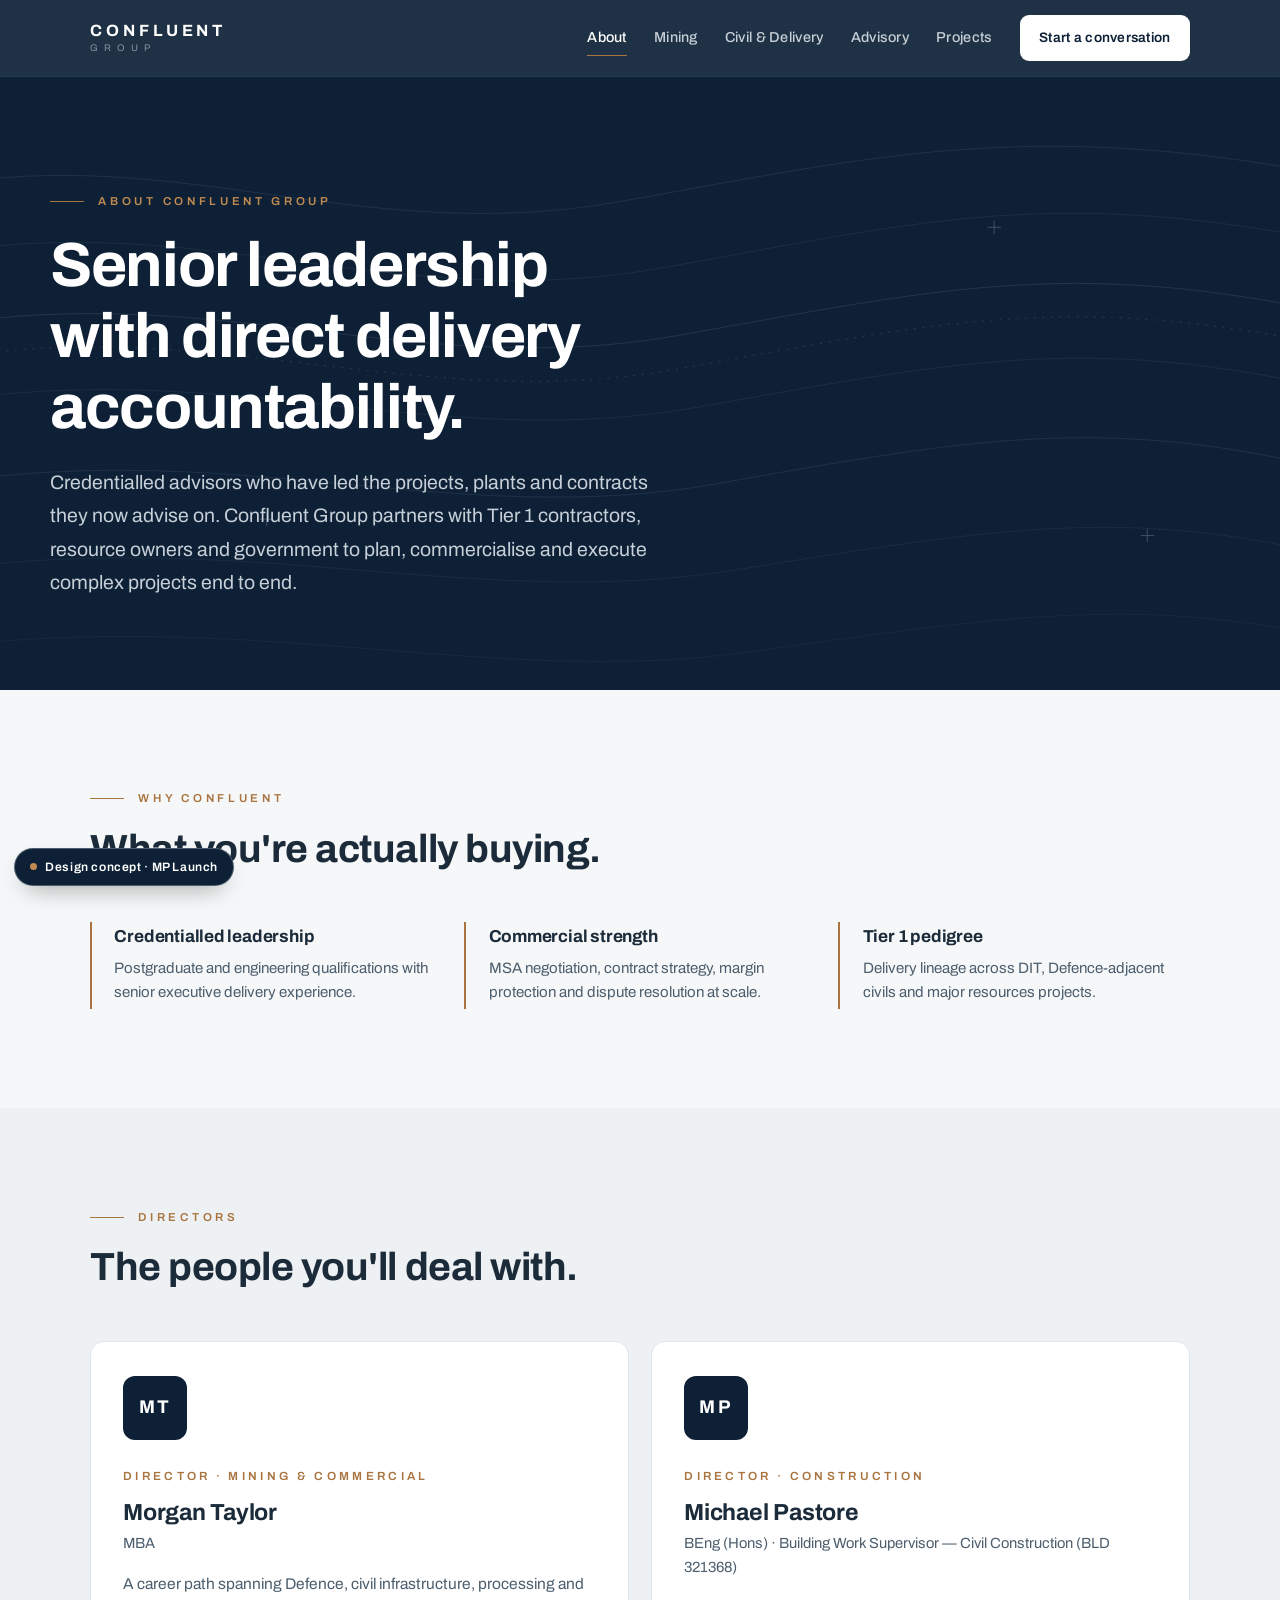
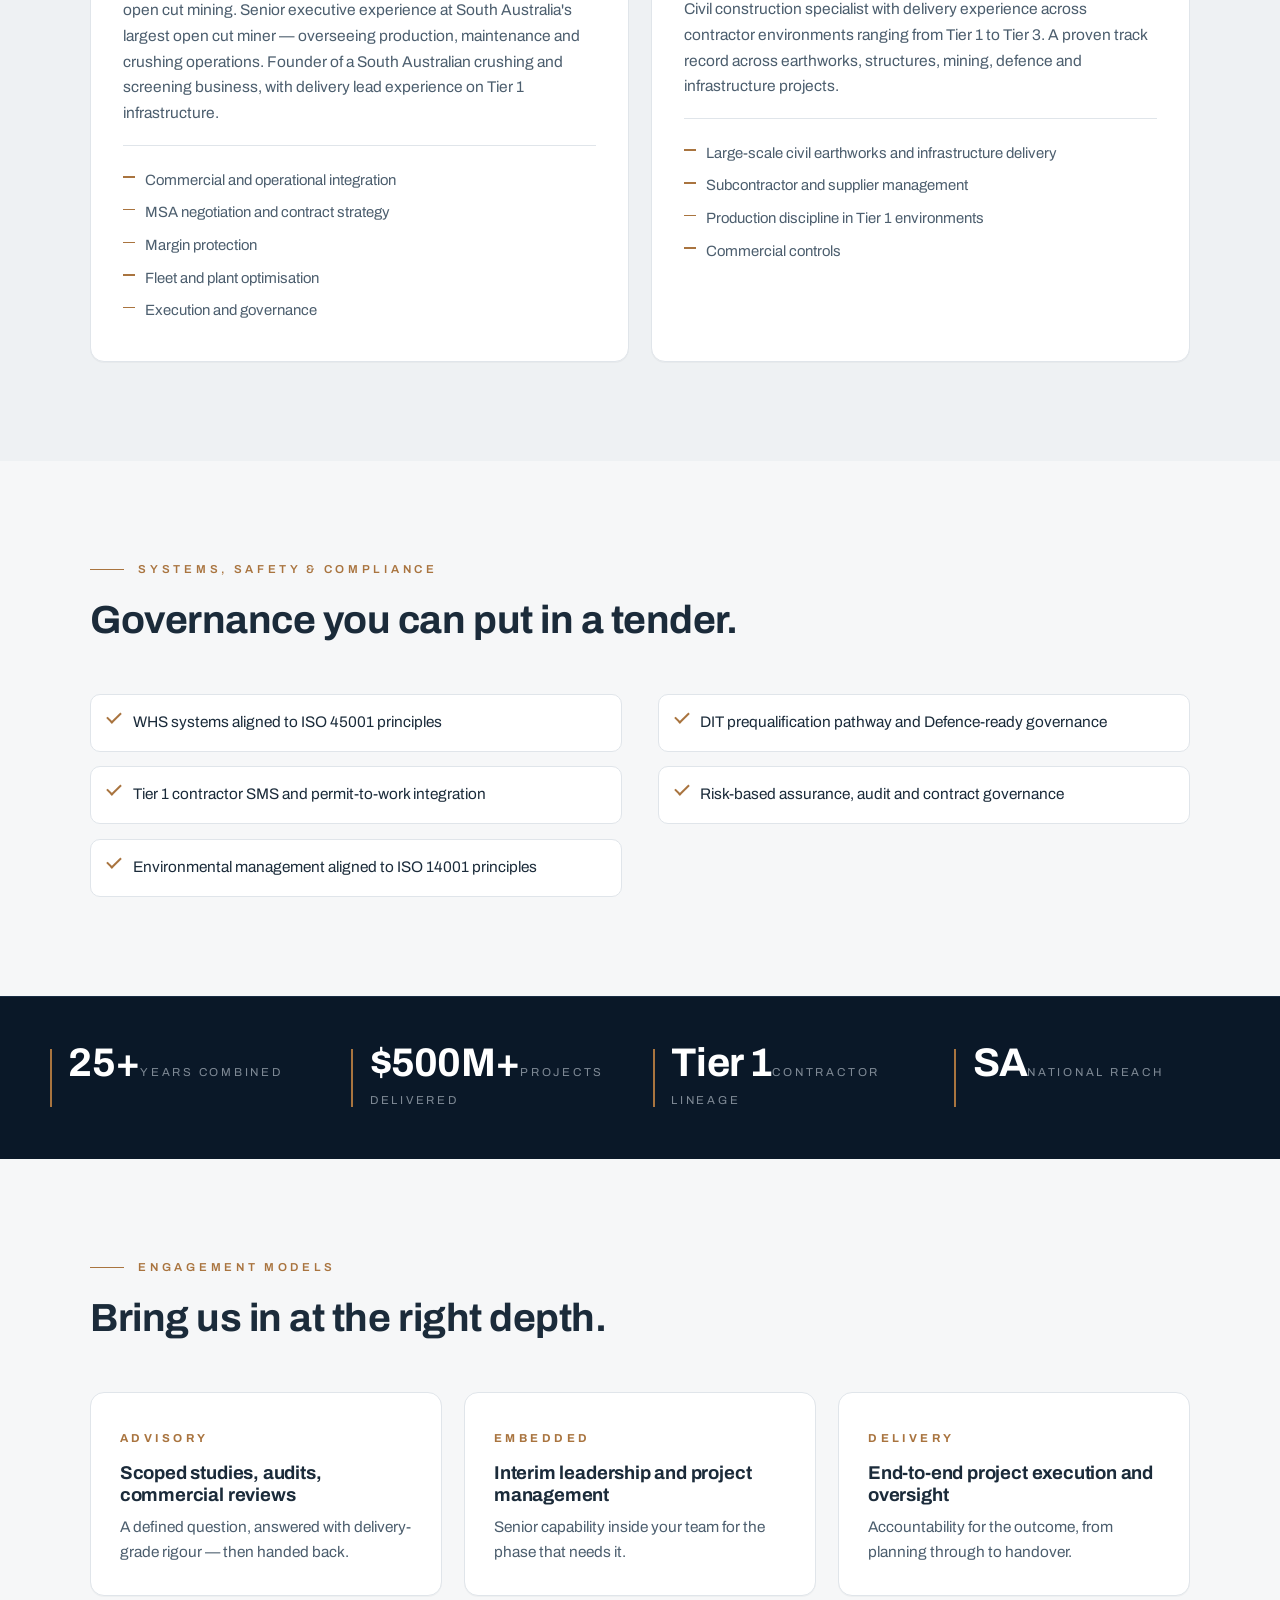
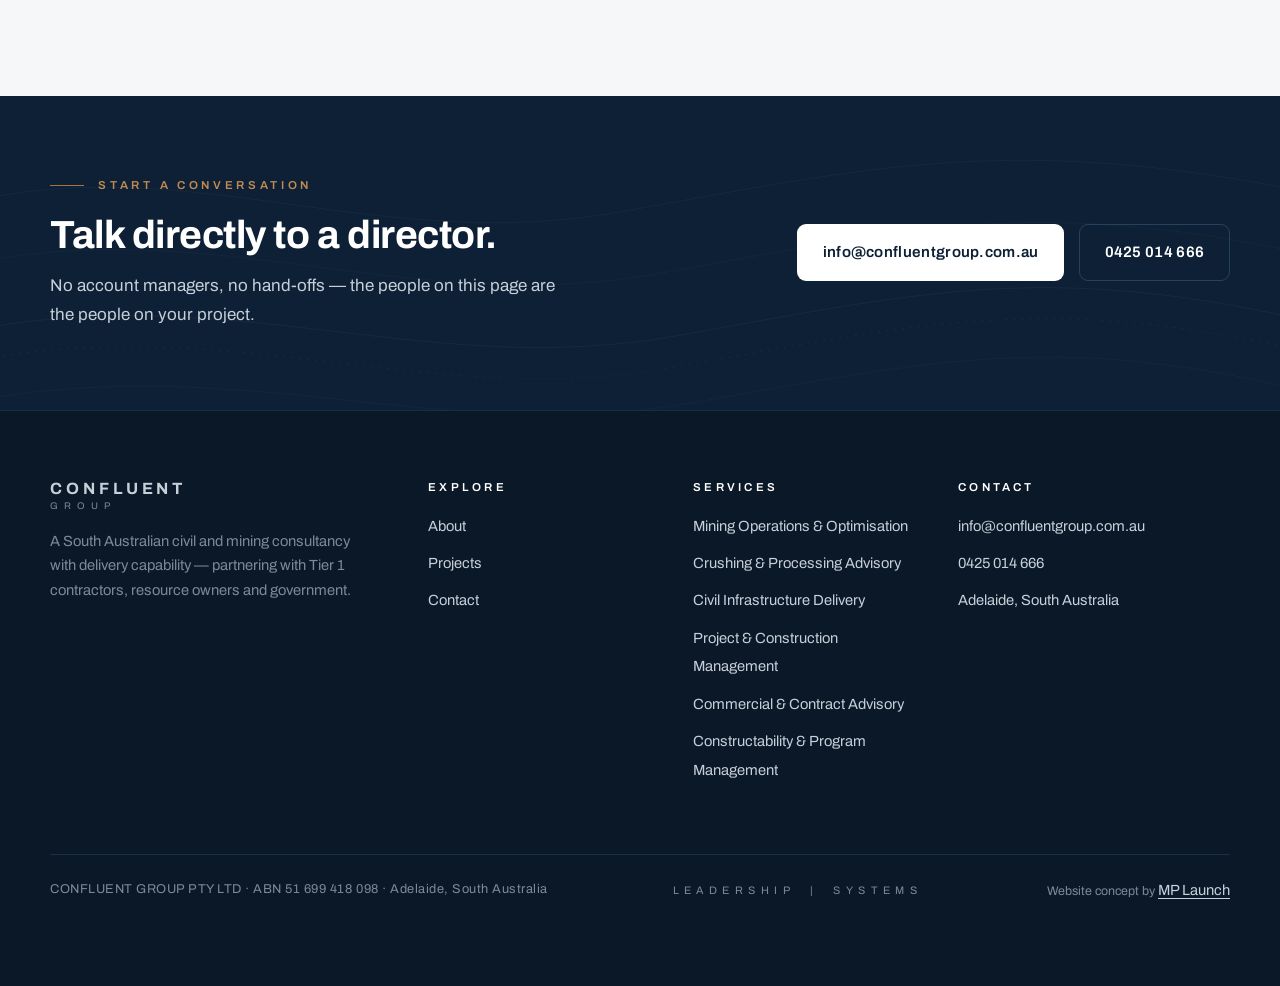
==== about.html @ bf263ed0 "Confluent Group website concept — MP Launch" ====
<!DOCTYPE html>
<html lang="en-AU">
<head>
<meta charset="utf-8">
<meta name="viewport" content="width=device-width, initial-scale=1">
<meta name="robots" content="noindex, nofollow">
<title>About — Confluent Group | Civil &amp; Mining Consultancy, Adelaide</title>
<meta name="description" content="Senior leadership with direct delivery accountability. Meet the directors of Confluent Group — credentialled advisors who have led the projects, plants and contracts they now advise on.">
<link rel="icon" href="data:image/svg+xml,%3Csvg xmlns='http://www.w3.org/2000/svg' viewBox='0 0 64 64'%3E%3Crect width='64' height='64' rx='12' fill='%230D2035'/%3E%3Cpath d='M42 22a14 14 0 1 0 0 20' fill='none' stroke='%23fff' stroke-width='5' stroke-linecap='round'/%3E%3C/svg%3E">
<link rel="preconnect" href="https://fonts.googleapis.com">
<link rel="preconnect" href="https://fonts.gstatic.com" crossorigin>
<link href="https://fonts.googleapis.com/css2?family=Archivo:wght@400;500;600;700;800&display=swap" rel="stylesheet">
<link rel="stylesheet" href="styles.css">
</head>
<body>
<a class="skip" href="#main">Skip to content</a>
<header class="hdr">
  <div class="wrap hdr-in">
    <a class="lockup" href="index.html" aria-label="Confluent Group — home">
      <span class="l1">CONFLUENT</span><span class="l2">GROUP</span>
    </a>
    <input type="checkbox" id="nav-t" aria-hidden="true">
    <label class="burger" for="nav-t" aria-label="Menu"><span></span><span></span><span></span></label>
    <nav class="nav" aria-label="Main">
      <a class="lnk" href="about.html" aria-current="page">About</a>
      <a class="lnk" href="mining.html">Mining</a>
      <a class="lnk" href="civil.html">Civil &amp; Delivery</a>
      <a class="lnk" href="advisory.html">Advisory</a>
      <a class="lnk" href="projects.html">Projects</a>
      <a class="btn btn-light" href="contact.html">Start a conversation</a>
    </nav>
  </div>
</header>
<main id="main">
<section class="hero on-navy">
  <div class="art">
<svg viewBox="0 0 1440 640" preserveAspectRatio="xMidYMid slice" aria-hidden="true" focusable="false">
  <g fill="none" stroke="#C7CFD8" stroke-width="1">
    <path opacity=".10" d="M-40,120 C220,60 420,180 700,130 S1140,40 1480,110"/>
    <path opacity=".08" d="M-40,190 C240,130 460,250 740,200 S1160,110 1480,180"/>
    <path opacity=".12" d="M-40,265 C260,205 480,320 760,270 S1180,185 1480,255"/>
    <path opacity=".08" d="M-40,345 C270,285 500,395 780,345 S1200,265 1480,335"/>
    <path opacity=".10" d="M-40,430 C280,370 520,475 800,425 S1220,350 1480,420"/>
    <path opacity=".07" d="M-40,520 C290,465 540,560 820,515 S1240,445 1480,510"/>
    <path opacity=".05" d="M-40,600 C300,550 560,640 840,600 S1260,540 1480,595"/>
    <path opacity=".16" stroke-dasharray="2 7" d="M-40,300 C260,240 480,355 760,305 S1180,220 1480,290"/>
  </g>
  <g stroke="#C7CFD8" stroke-width="1" opacity=".28">
    <path d="M1090,150 v14 M1083,157 h14"/>
    <path d="M330,455 v14 M323,462 h14"/>
    <path d="M1250,472 v14 M1243,479 h14"/>
  </g>
</svg></div>
  <div class="wrap hero-in">
    <p class="eyebrow" data-r>About Confluent Group</p>
    <h1 class="h-display" data-r data-d="1">Senior leadership with direct delivery accountability.</h1>
    <p class="lede" data-r data-d="2">Credentialled advisors who have led the projects, plants and contracts they now advise on. Confluent Group partners with Tier&nbsp;1 contractors, resource owners and government to plan, commercialise and execute complex projects end to end.</p>
  </div>
</section>

<section class="sec">
  <div class="wrap">
    <div class="sec-head"><div data-r><p class="eyebrow">Why Confluent</p><h2 class="h-sec">What you're actually buying.</h2></div></div>
    <div class="vals">
      <div class="val" data-r><h3>Credentialled leadership</h3><p>Postgraduate and engineering qualifications with senior executive delivery experience.</p></div>
      <div class="val" data-r data-d="1"><h3>Commercial strength</h3><p>MSA negotiation, contract strategy, margin protection and dispute resolution at scale.</p></div>
      <div class="val" data-r data-d="2"><h3>Tier 1 pedigree</h3><p>Delivery lineage across DIT, Defence-adjacent civils and major resources projects.</p></div>
    </div>
  </div>
</section>

<section class="sec sec-tint">
  <div class="wrap">
    <div class="sec-head"><div data-r><p class="eyebrow">Directors</p><h2 class="h-sec">The people you'll deal with.</h2></div></div>
    <div class="dir">
      <div class="card dir-card" data-r>
        <div class="monogram">MT</div>
        <span class="role">Director &middot; Mining &amp; Commercial</span>
        <h3>Morgan Taylor</h3>
        <p class="cred">MBA</p>
        <p class="bio">A career path spanning Defence, civil infrastructure, processing and open cut mining. Senior executive experience at South Australia's largest open cut miner — overseeing production, maintenance and crushing operations. Founder of a South Australian crushing and screening business, with delivery lead experience on Tier&nbsp;1 infrastructure.</p>
        <ul class="str">
          <li>Commercial and operational integration</li>
          <li>MSA negotiation and contract strategy</li>
          <li>Margin protection</li>
          <li>Fleet and plant optimisation</li>
          <li>Execution and governance</li>
        </ul>
      </div>
      <div class="card dir-card" data-r data-d="1">
        <div class="monogram">MP</div>
        <span class="role">Director &middot; Construction</span>
        <h3>Michael Pastore</h3>
        <p class="cred">BEng (Hons) &middot; Building Work Supervisor — Civil Construction (BLD 321368)</p>
        <p class="bio">Civil construction specialist with delivery experience across contractor environments ranging from Tier&nbsp;1 to Tier&nbsp;3. A proven track record across earthworks, structures, mining, defence and infrastructure projects.</p>
        <ul class="str">
          <li>Large-scale civil earthworks and infrastructure delivery</li>
          <li>Subcontractor and supplier management</li>
          <li>Production discipline in Tier&nbsp;1 environments</li>
          <li>Commercial controls</li>
        </ul>
      </div>
    </div>
  </div>
</section>

<section class="sec">
  <div class="wrap">
    <div class="sec-head"><div data-r><p class="eyebrow">Systems, safety &amp; compliance</p><h2 class="h-sec">Governance you can put in a tender.</h2></div></div>
    <ul class="sys">
      <li data-r>WHS systems aligned to ISO&nbsp;45001 principles</li>
      <li data-r data-d="1">DIT prequalification pathway and Defence-ready governance</li>
      <li data-r>Tier&nbsp;1 contractor SMS and permit-to-work integration</li>
      <li data-r data-d="1">Risk-based assurance, audit and contract governance</li>
      <li data-r>Environmental management aligned to ISO&nbsp;14001 principles</li>
    </ul>
  </div>
</section>

<section class="stats on-navy">
  <div class="wrap stats-in">
    <div class="stat" data-r><span class="n">25+</span><span class="l">Years combined</span></div>
    <div class="stat" data-r data-d="1"><span class="n">$500M+</span><span class="l">Projects delivered</span></div>
    <div class="stat" data-r data-d="2"><span class="n">Tier 1</span><span class="l">Contractor lineage</span></div>
    <div class="stat" data-r data-d="3"><span class="n">SA</span><span class="l">National reach</span></div>
  </div>
</section>
<section class="sec">
  <div class="wrap">
    <div class="sec-head"><div data-r><p class="eyebrow">Engagement models</p><h2 class="h-sec">Bring us in at the right depth.</h2></div></div>
    
<div class="grid3">
  <div class="card model" data-r><span class="tag">ADVISORY</span><h3>Scoped studies, audits, commercial reviews</h3><p class="d">A defined question, answered with delivery-grade rigour — then handed back.</p></div>
  <div class="card model" data-r data-d="1"><span class="tag">EMBEDDED</span><h3>Interim leadership and project management</h3><p class="d">Senior capability inside your team for the phase that needs it.</p></div>
  <div class="card model" data-r data-d="2"><span class="tag">DELIVERY</span><h3>End-to-end project execution and oversight</h3><p class="d">Accountability for the outcome, from planning through to handover.</p></div>
</div>
  </div>
</section>

<section class="cta-band on-navy">
  <div class="art" style="position:absolute;inset:0;opacity:.5">
<svg viewBox="0 0 1440 640" preserveAspectRatio="xMidYMid slice" aria-hidden="true" focusable="false">
  <g fill="none" stroke="#C7CFD8" stroke-width="1">
    <path opacity=".10" d="M-40,120 C220,60 420,180 700,130 S1140,40 1480,110"/>
    <path opacity=".08" d="M-40,190 C240,130 460,250 740,200 S1160,110 1480,180"/>
    <path opacity=".12" d="M-40,265 C260,205 480,320 760,270 S1180,185 1480,255"/>
    <path opacity=".08" d="M-40,345 C270,285 500,395 780,345 S1200,265 1480,335"/>
    <path opacity=".10" d="M-40,430 C280,370 520,475 800,425 S1220,350 1480,420"/>
    <path opacity=".07" d="M-40,520 C290,465 540,560 820,515 S1240,445 1480,510"/>
    <path opacity=".05" d="M-40,600 C300,550 560,640 840,600 S1260,540 1480,595"/>
    <path opacity=".16" stroke-dasharray="2 7" d="M-40,300 C260,240 480,355 760,305 S1180,220 1480,290"/>
  </g>
  <g stroke="#C7CFD8" stroke-width="1" opacity=".28">
    <path d="M1090,150 v14 M1083,157 h14"/>
    <path d="M330,455 v14 M323,462 h14"/>
    <path d="M1250,472 v14 M1243,479 h14"/>
  </g>
</svg></div>
  <div class="wrap cta-in" style="position:relative">
    <div data-r>
      <p class="eyebrow">Start a conversation</p>
      <h2 class="h-sec">Talk directly to a director.</h2>
      <p class="sub">No account managers, no hand-offs — the people on this page are the people on your project.</p>
    </div>
    <div class="cta-actions" data-r data-d="1">
      <a class="btn btn-light" href="mailto:info@confluentgroup.com.au">info@confluentgroup.com.au</a>
      <a class="btn btn-ghost" href="tel:+61425014666">0425 014 666</a>
    </div>
  </div>
</section>

</main>
<footer class="ftr">
  <div class="wrap ftr-in">
    <div>
      <a class="lockup" href="index.html"><span class="l1">CONFLUENT</span><span class="l2">GROUP</span></a>
      <p class="about">A South Australian civil and mining consultancy with delivery capability — partnering with Tier&nbsp;1 contractors, resource owners and government.</p>
    </div>
    <div>
      <h4>Explore</h4>
      <ul>
        <li><a href="about.html">About</a></li>
        <li><a href="projects.html">Projects</a></li>
        <li><a href="contact.html">Contact</a></li>
      </ul>
    </div>
    <div>
      <h4>Services</h4>
      <ul>
        <li><a href="mining.html">Mining Operations &amp; Optimisation</a></li>
        <li><a href="mining.html">Crushing &amp; Processing Advisory</a></li>
        <li><a href="civil.html">Civil Infrastructure Delivery</a></li>
        <li><a href="civil.html">Project &amp; Construction Management</a></li>
        <li><a href="advisory.html">Commercial &amp; Contract Advisory</a></li>
        <li><a href="advisory.html">Constructability &amp; Program Management</a></li>
      </ul>
    </div>
    <div>
      <h4>Contact</h4>
      <ul>
        <li><a href="mailto:info@confluentgroup.com.au">info@confluentgroup.com.au</a></li>
        <li><a href="tel:+61425014666">0425 014 666</a></li>
        <li><span class="plain">Adelaide, South Australia</span></li>
      </ul>
    </div>
  </div>
  <div class="wrap ftr-bar">
    <span class="abn">CONFLUENT GROUP PTY LTD &middot; ABN 51 699 418 098 &middot; Adelaide, South Australia</span>
    <span class="motif">LEADERSHIP&nbsp;&nbsp;|&nbsp;&nbsp;SYSTEMS</span>
    <span class="mpl">Website concept by <a href="https://mplaunch.com.au">MP Launch</a></span>
  </div>
</footer>
<a class="ribbon" href="https://mplaunch.com.au"><span class="dot"></span>Design concept &middot; MP Launch</a>
<script>
(function(){var d=document.documentElement;d.classList.add("js");
if(matchMedia("(prefers-reduced-motion: reduce)").matches){d.classList.add("nomotion");return;}
var io=new IntersectionObserver(function(es){es.forEach(function(e){if(e.isIntersecting){e.target.classList.add("in");io.unobserve(e.target);}});},{rootMargin:"0px 0px -8% 0px",threshold:.06});
document.querySelectorAll("[data-r]").forEach(function(el){io.observe(el);});
setTimeout(function(){document.querySelectorAll("[data-r]:not(.in)").forEach(function(el){el.classList.add("in");});},1600);})();
</script>
<script>
(function(){try{
  if(navigator.webdriver)return;
  var v=new URLSearchParams(location.search).get('v');
  if(!v)return;
  var slug="confluent-group-preview", label="Michael — Confluent Group", phone="+61425014666";
  var k="mpl_seen_"+slug, last=+localStorage.getItem(k)||0;
  if(Date.now()-last<432e5)return;
  var fired=false,dwell=0,t=null;
  function live(){return document.visibilityState==="visible";}
  function send(how){
    if(fired||!live())return; fired=true; if(t)clearInterval(t);
    localStorage.setItem(k,String(Date.now()));
    new Image().src="https://mplaunch.com.au/api/preview-view?slug="+encodeURIComponent(slug)
      +"&label="+encodeURIComponent(label)+"&phone="+encodeURIComponent(phone)
      +"&src="+encodeURIComponent(v)+"&via="+how+"&t="+Date.now();
  }
  function start(){
    t=setInterval(function(){if(!live())return; dwell+=500; if(dwell>=5000)send("dwell");},500);
    ["pointerdown","scroll","keydown"].forEach(function(e){
      addEventListener(e,function(){send("interaction");},{once:true,passive:true});});
  }
  if(document.prerendering){document.addEventListener("prerenderingchange",start,{once:true});}
  else{start();}
}catch(e){}})();
</script>
</body>
</html>
---- styles.css ----
/* ============================================================
   CONFLUENT GROUP — website concept by MP Launch (2026-08-15)
   Brand: navy #0D2035 + mist #C7CFD8 (from client's own materials)
   Copper accent = MP Launch design PROPOSAL, not existing brand.
   ============================================================ */

:root{
  --navy:#0D2035;
  --navy-deep:#0A1828;
  --navy-panel:#132A42;
  --line-navy:#26425E;
  --mist:#C7CFD8;
  --mist-soft:rgba(199,207,216,.62);
  --paper:#F6F7F8;
  --card:#FFFFFF;
  --ink:#1B2B3A;
  --ink-soft:#4C5E6E;
  --copper:#A9743F;
  --copper-soft:#C08A52;
  --line:#E0E5EA;
  --max:1180px;
  --r:14px;
  --shadow:0 18px 44px -22px rgba(13,32,53,.22);
  --ff:"Archivo","Helvetica Neue",Arial,sans-serif;
}

*,*::before,*::after{box-sizing:border-box}
html{scroll-behavior:smooth}
@media (prefers-reduced-motion:reduce){html{scroll-behavior:auto}}
body{
  margin:0;background:var(--paper);color:var(--ink);
  font-family:var(--ff);font-size:1.0625rem;line-height:1.68;
  -webkit-font-smoothing:antialiased;text-rendering:optimizeLegibility;
}
img,svg{max-width:100%;display:block}
a{color:inherit}
h1,h2,h3,h4{margin:0;line-height:1.14;font-weight:700;letter-spacing:-.012em}
p{margin:0}

.skip{position:absolute;left:-999px;top:0;background:#fff;color:var(--navy);padding:.6rem 1rem;z-index:99}
.skip:focus{left:12px;top:12px}

.wrap{max-width:var(--max);margin:0 auto;padding:0 clamp(1.15rem,4vw,2.5rem)}

/* ---------- type helpers ---------- */
.eyebrow{
  display:flex;align-items:center;gap:.9rem;
  font-size:.72rem;font-weight:600;letter-spacing:.32em;text-transform:uppercase;
  color:var(--copper);margin-bottom:1.15rem;
}
.eyebrow::before{content:"";width:34px;height:1px;background:var(--copper);flex:0 0 auto}
.on-navy .eyebrow{color:var(--copper-soft)}
.h-display{font-size:clamp(2.35rem,5.4vw,3.9rem);letter-spacing:-.022em}
.h-sec{font-size:clamp(1.7rem,3.2vw,2.45rem)}
.h-sub{font-size:clamp(1.25rem,2.1vw,1.55rem)}
.lede{font-size:clamp(1.08rem,1.6vw,1.22rem);line-height:1.72;color:var(--ink-soft);max-width:56ch}
.on-navy .lede{color:var(--mist)}
.measure{max-width:62ch}

/* ---------- buttons ---------- */
.btn{
  display:inline-flex;align-items:center;gap:.6rem;
  padding:.92rem 1.55rem;border-radius:9px;border:1px solid transparent;
  font-weight:600;font-size:.95rem;letter-spacing:.02em;text-decoration:none;
  transition:transform .18s ease,box-shadow .18s ease,background .18s ease,color .18s ease,border-color .18s ease;
}
.btn:hover{transform:translateY(-1px)}
.btn:active{transform:translateY(0)}
.btn-solid{background:var(--navy);color:#fff}
.btn-solid:hover{background:#12283E;box-shadow:0 14px 30px -16px rgba(13,32,53,.55)}
.btn-light{background:#fff;color:var(--navy)}
.btn-light:hover{box-shadow:0 14px 30px -16px rgba(0,0,0,.5)}
.btn-ghost{border-color:var(--line-navy);color:#fff}
.btn-ghost:hover{border-color:var(--mist);background:rgba(199,207,216,.08)}
.btn-ghost-dark{border-color:#C9D2DB;color:var(--navy)}
.btn-ghost-dark:hover{border-color:var(--navy)}
.btn .arr{transition:transform .18s ease}
.btn:hover .arr{transform:translateX(3px)}

/* ---------- header ---------- */
.hdr{
  position:sticky;top:0;z-index:60;
  background:rgba(13,32,53,.92);backdrop-filter:blur(10px);
  border-bottom:1px solid rgba(38,66,94,.6);
}
.hdr-in{display:flex;align-items:center;justify-content:space-between;gap:1.5rem;height:76px}
.lockup{display:flex;flex-direction:column;gap:.28rem;text-decoration:none;color:#fff;line-height:1}
.lockup .l1{font-weight:700;font-size:1.02rem;letter-spacing:.24em}
.lockup .l2{font-weight:400;font-size:.6rem;letter-spacing:.62em;color:var(--mist-soft)}
.nav{display:flex;align-items:center;gap:1.7rem}
.nav a.lnk{
  color:var(--mist);text-decoration:none;font-size:.9rem;font-weight:500;letter-spacing:.02em;
  padding:.35rem 0;border-bottom:1px solid transparent;transition:color .15s,border-color .15s;
}
.nav a.lnk:hover{color:#fff;border-color:var(--copper-soft)}
.nav a.lnk[aria-current="page"]{color:#fff;border-color:var(--copper)}
.nav .btn{padding:.68rem 1.15rem;font-size:.86rem}
.burger{display:none}
#nav-t{display:none}

/* ---------- hero (navy) ---------- */
.hero{position:relative;background:var(--navy);color:#fff;overflow:hidden;isolation:isolate}
.hero .art{position:absolute;inset:0;z-index:-1}
.hero .art svg{width:100%;height:100%}
.hero-in{padding:clamp(4.2rem,9vw,7.5rem) 0 clamp(3.4rem,7vw,5.6rem)}
.hero .h-display{max-width:15ch}
.hero .lede{margin-top:1.4rem}
.hero .cta-row{display:flex;flex-wrap:wrap;gap:.9rem;margin-top:2.3rem}
.hero-foot{
  display:flex;flex-wrap:wrap;gap:.6rem 2.2rem;margin-top:3.2rem;padding-top:1.4rem;
  border-top:1px solid rgba(38,66,94,.75);
  font-size:.72rem;letter-spacing:.3em;text-transform:uppercase;color:var(--mist-soft);
}

/* ---------- stat band ---------- */
.stats{background:var(--navy-deep);color:#fff;border-top:1px solid rgba(38,66,94,.5)}
.stats-in{
  display:grid;grid-template-columns:repeat(4,1fr);
  padding:clamp(1.9rem,4vw,2.8rem) 0;gap:1.6rem;
}
.stat{position:relative;padding-left:1.15rem}
.stat::before{content:"";position:absolute;left:0;top:.42rem;bottom:.42rem;width:2px;background:var(--copper)}
.stat .n{font-size:clamp(1.7rem,3.4vw,2.5rem);font-weight:700;letter-spacing:-.02em;line-height:1.05}
.stat .l{margin-top:.45rem;font-size:.72rem;letter-spacing:.24em;text-transform:uppercase;color:var(--mist-soft)}

/* ---------- sections ---------- */
.sec{padding:clamp(3.6rem,8vw,6.2rem) 0}
.sec-head{margin-bottom:clamp(2rem,4.5vw,3.2rem);display:flex;flex-wrap:wrap;align-items:flex-end;justify-content:space-between;gap:1.2rem}
.sec-head .lede{margin-top:1rem}
.sec-navy{background:var(--navy);color:#fff}
.sec-deep{background:var(--navy-deep);color:#fff}
.sec-tint{background:#EEF1F3}

/* ---------- cards / grids ---------- */
.grid2{display:grid;grid-template-columns:1fr 1fr;gap:1.4rem}
.grid3{display:grid;grid-template-columns:repeat(3,1fr);gap:1.4rem}
.card{
  background:var(--card);border:1px solid var(--line);border-radius:var(--r);
  padding:1.9rem 1.8rem;box-shadow:0 1px 0 rgba(13,32,53,.03);
  transition:transform .22s ease,box-shadow .22s ease,border-color .22s ease;
}
a.card{text-decoration:none;display:block}
.card:hover{transform:translateY(-4px);box-shadow:var(--shadow);border-color:#CBD4DC}
.num{font-size:.8rem;font-weight:700;letter-spacing:.26em;color:var(--copper)}
.card h3{margin-top:.8rem;font-size:1.16rem;letter-spacing:-.01em}
.card .d{margin-top:.65rem;color:var(--ink-soft);font-size:.96rem;line-height:1.62}
.card .go{margin-top:1.1rem;font-size:.84rem;font-weight:600;color:var(--navy);display:inline-flex;gap:.45rem;align-items:center}
.card .go .arr{color:var(--copper)}

.on-navy .card{background:var(--navy-panel);border-color:var(--line-navy);box-shadow:none}
.on-navy .card:hover{border-color:#3A5B7C;box-shadow:0 22px 44px -26px rgba(0,0,0,.6)}
.on-navy .card h3{color:#fff}
.on-navy .card .d{color:var(--mist)}

/* ---------- sector strip ---------- */
.sectors{display:grid;grid-template-columns:repeat(3,1fr);gap:1.4rem}
.sector{
  border-top:2px solid var(--copper);padding-top:1.15rem;
  font-size:clamp(1.05rem,1.9vw,1.4rem);font-weight:700;letter-spacing:.2em;
}
.sector small{display:block;margin-top:.55rem;font-size:.85rem;font-weight:400;letter-spacing:.01em;color:var(--ink-soft);line-height:1.55}
.on-navy .sector small{color:var(--mist)}

/* ---------- engagement models ---------- */
.model{position:relative;padding:1.9rem 1.8rem}
.model .tag{font-size:.72rem;font-weight:700;letter-spacing:.3em;color:var(--copper)}
.model h3{margin-top:.75rem}
.model .d{margin-top:.6rem}

/* ---------- directors ---------- */
.dir{display:grid;grid-template-columns:1fr 1fr;gap:1.4rem}
.dir-card{padding:2.1rem 2rem}
.dir-card .role{font-size:.74rem;font-weight:600;letter-spacing:.28em;text-transform:uppercase;color:var(--copper)}
.dir-card h3{margin-top:.7rem;font-size:1.45rem}
.dir-card .cred{margin-top:.25rem;font-size:.92rem;color:var(--ink-soft)}
.on-navy .dir-card .cred{color:var(--mist-soft)}
.dir-card .bio{margin-top:1rem;color:var(--ink-soft);font-size:.97rem;line-height:1.66}
.on-navy .dir-card .bio{color:var(--mist)}
.dir-card .str{margin:1.2rem 0 0;padding:1.1rem 0 0;border-top:1px solid var(--line);list-style:none}
.on-navy .dir-card .str{border-color:var(--line-navy)}
.dir-card .str li{position:relative;padding:.24rem 0 .24rem 1.35rem;font-size:.93rem;color:var(--ink-soft)}
.on-navy .dir-card .str li{color:var(--mist)}
.dir-card .str li::before{content:"";position:absolute;left:0;top:.78rem;width:12px;height:1.5px;background:var(--copper)}
.dir-card .monogram{
  width:64px;height:64px;border-radius:12px;background:var(--navy);color:#fff;
  display:flex;align-items:center;justify-content:center;
  font-weight:700;font-size:1.15rem;letter-spacing:.12em;margin-bottom:1.3rem;
}
.on-navy .dir-card .monogram{background:#fff;color:var(--navy)}

/* ---------- checklist / systems ---------- */
.sys{list-style:none;margin:0;padding:0;display:grid;grid-template-columns:1fr 1fr;gap:.9rem 2.2rem}
.sys li{
  position:relative;padding:.95rem 1rem .95rem 2.6rem;background:var(--card);
  border:1px solid var(--line);border-radius:10px;font-size:.96rem;color:var(--ink);
}
.sys li::before{
  content:"";position:absolute;left:1rem;top:1.32rem;width:14px;height:8px;
  border-left:2px solid var(--copper);border-bottom:2px solid var(--copper);transform:translateY(-50%) rotate(-45deg);
}
.on-navy .sys li{background:var(--navy-panel);border-color:var(--line-navy);color:var(--mist)}

/* ---------- value prop ---------- */
.vals{display:grid;grid-template-columns:repeat(3,1fr);gap:1.4rem}
.val{border-left:2px solid var(--copper);padding:.3rem 0 .3rem 1.4rem}
.val h3{font-size:1.08rem}
.val p{margin-top:.55rem;font-size:.94rem;color:var(--ink-soft);line-height:1.62}
.on-navy .val p{color:var(--mist)}

/* ---------- service detail blocks ---------- */
.svc-block{display:grid;grid-template-columns:.9fr 1.1fr;gap:clamp(1.6rem,4vw,3.4rem);padding:clamp(2.1rem,4vw,3rem) 0;border-top:1px solid var(--line)}
.svc-block:first-of-type{border-top:0;padding-top:0}
.svc-block .num{font-size:.85rem}
.svc-block h3{margin-top:.7rem;font-size:clamp(1.35rem,2.4vw,1.8rem)}
.svc-block .lead-line{margin-top:.9rem;color:var(--ink-soft)}
.svc-list{list-style:none;margin:0;padding:0}
.svc-list li{position:relative;padding:.62rem 0 .62rem 1.7rem;border-bottom:1px solid var(--line);font-size:.98rem;color:var(--ink)}
.svc-list li:last-child{border-bottom:0}
.svc-list li::before{content:"";position:absolute;left:.1rem;top:1.28rem;width:14px;height:1.5px;background:var(--copper)}

/* ---------- projects ---------- */
.proj{padding:1.9rem 1.8rem}
.proj .tag{font-size:.7rem;font-weight:700;letter-spacing:.28em;text-transform:uppercase;color:var(--copper)}
.proj h3{margin-top:.7rem;font-size:1.2rem}
.proj ul{list-style:none;margin:1rem 0 0;padding:0}
.proj ul li{position:relative;padding:.32rem 0 .32rem 1.5rem;font-size:.93rem;color:var(--ink-soft);line-height:1.55}
.proj ul li::before{content:"";position:absolute;left:0;top:.95rem;width:12px;height:1.5px;background:var(--copper)}
.on-navy .proj ul li{color:var(--mist)}
.disclaim{
  border-left:2px solid var(--copper);padding:.85rem 0 .85rem 1.3rem;
  color:var(--ink-soft);font-size:.95rem;max-width:70ch;font-style:italic;
}
.on-navy .disclaim{color:var(--mist)}

/* ---------- CTA band ---------- */
.cta-band{background:var(--navy);color:#fff;position:relative;overflow:hidden}
.cta-in{padding:clamp(3.2rem,7vw,5rem) 0;display:flex;flex-wrap:wrap;align-items:center;justify-content:space-between;gap:2rem}
.cta-in .h-sec{max-width:22ch}
.cta-in .sub{margin-top:.9rem;color:var(--mist);max-width:52ch}
.cta-actions{display:flex;flex-wrap:wrap;gap:.9rem}

/* ---------- contact ---------- */
.contact-grid{display:grid;grid-template-columns:1fr 1fr;gap:clamp(1.8rem,4vw,3.2rem);align-items:start}
.c-line{display:flex;flex-direction:column;gap:.25rem;padding:1.2rem 0;border-bottom:1px solid var(--line)}
.c-line .k{font-size:.72rem;letter-spacing:.28em;text-transform:uppercase;color:var(--copper);font-weight:600}
.c-line a{font-size:clamp(1.15rem,2vw,1.5rem);font-weight:600;color:var(--navy);text-decoration:none}
.c-line a:hover{text-decoration:underline;text-decoration-color:var(--copper)}
.c-line .plain{font-size:clamp(1.05rem,1.8vw,1.3rem);font-weight:600;color:var(--navy)}
.form{background:var(--card);border:1px solid var(--line);border-radius:var(--r);padding:2rem;box-shadow:var(--shadow)}
.form .fnote{font-size:.8rem;color:var(--ink-soft);margin-top:1rem;line-height:1.5}
.f-row{display:grid;grid-template-columns:1fr 1fr;gap:1rem}
.f-field{display:flex;flex-direction:column;gap:.4rem;margin-bottom:1rem}
.f-field label{font-size:.78rem;font-weight:600;letter-spacing:.14em;text-transform:uppercase;color:var(--ink-soft)}
.f-field input,.f-field textarea,.f-field select{
  font:inherit;padding:.8rem .95rem;border:1px solid #CBD4DC;border-radius:8px;background:#FBFCFD;color:var(--ink);
}
.f-field input:focus,.f-field textarea:focus,.f-field select:focus{outline:2px solid var(--navy);outline-offset:1px;border-color:var(--navy)}

/* ---------- footer ---------- */
.ftr{background:var(--navy-deep);color:var(--mist);border-top:1px solid rgba(38,66,94,.5)}
.ftr-in{display:grid;grid-template-columns:1.5fr 1fr 1fr 1.2fr;gap:2.4rem;padding:clamp(3rem,6vw,4.4rem) 0}
.ftr .lockup{margin-bottom:1.1rem}
.ftr .about{font-size:.92rem;line-height:1.66;color:var(--mist-soft);max-width:38ch}
.ftr h4{font-size:.72rem;letter-spacing:.28em;text-transform:uppercase;color:#fff;margin-bottom:1.1rem;font-weight:600}
.ftr ul{list-style:none;margin:0;padding:0;display:flex;flex-direction:column;gap:.55rem}
.ftr a{color:var(--mist);text-decoration:none;font-size:.92rem}
.ftr a:hover{color:#fff}
.ftr .plain{font-size:.92rem;color:var(--mist)}
.ftr-bar{border-top:1px solid rgba(38,66,94,.6);padding:1.4rem 0 5.2rem;display:flex;flex-wrap:wrap;gap:.8rem 2rem;align-items:center;justify-content:space-between}
.ftr-bar .abn{font-size:.8rem;color:var(--mist-soft);letter-spacing:.04em}
.ftr-bar .motif{font-size:.68rem;letter-spacing:.5em;color:var(--mist-soft)}
.ftr-bar .mpl{font-size:.78rem;color:var(--mist-soft)}
.ftr-bar .mpl a{color:var(--mist);text-decoration:underline;text-underline-offset:3px}

/* ---------- concept ribbon ---------- */
.ribbon{
  position:fixed;left:14px;bottom:14px;z-index:70;
  background:var(--navy);color:#fff;text-decoration:none;
  border:1px solid rgba(199,207,216,.35);border-radius:999px;
  padding:.5rem .95rem;font-size:.76rem;font-weight:600;letter-spacing:.05em;
  box-shadow:0 10px 26px -12px rgba(0,0,0,.55);display:inline-flex;gap:.5rem;align-items:center;
}
.ribbon .dot{width:7px;height:7px;border-radius:50%;background:var(--copper-soft)}
.ribbon:hover{background:#12283E}

/* ---------- reveal (JS-resilient: visible by default) ---------- */
.js:not(.nomotion) [data-r]{opacity:0;transform:translateY(16px);transition:opacity .7s cubic-bezier(.2,.6,.2,1),transform .7s cubic-bezier(.2,.6,.2,1)}
.js:not(.nomotion) [data-r].in{opacity:1;transform:none}
.js:not(.nomotion) [data-r][data-d="1"]{transition-delay:.08s}
.js:not(.nomotion) [data-r][data-d="2"]{transition-delay:.16s}
.js:not(.nomotion) [data-r][data-d="3"]{transition-delay:.24s}

/* ---------- responsive ---------- */
@media (max-width:980px){
  .grid3,.vals,.sectors{grid-template-columns:1fr 1fr}
  .stats-in{grid-template-columns:1fr 1fr;gap:2rem}
  .ftr-in{grid-template-columns:1fr 1fr}
  .svc-block{grid-template-columns:1fr}
  .dir{grid-template-columns:1fr}
  .contact-grid{grid-template-columns:1fr}
}
@media (max-width:760px){
  .nav{
    display:none;position:absolute;left:0;right:0;top:76px;
    flex-direction:column;align-items:stretch;gap:0;
    background:var(--navy-deep);border-bottom:1px solid var(--line-navy);
    padding:.6rem 1.2rem 1.2rem;
  }
  #nav-t:checked ~ .nav{display:flex}
  .nav a.lnk{padding:.85rem .2rem;border-bottom:1px solid rgba(38,66,94,.5);font-size:1rem}
  .nav .btn{margin-top:.9rem;justify-content:center}
  .burger{
    display:flex;flex-direction:column;justify-content:center;gap:5px;
    width:44px;height:44px;padding:10px;cursor:pointer;border:1px solid var(--line-navy);border-radius:9px;
  }
  .burger span{display:block;height:2px;background:var(--mist);border-radius:2px;transition:transform .2s,opacity .2s}
  #nav-t:checked ~ .burger span:nth-child(1){transform:translateY(7px) rotate(45deg)}
  #nav-t:checked ~ .burger span:nth-child(2){opacity:0}
  #nav-t:checked ~ .burger span:nth-child(3){transform:translateY(-7px) rotate(-45deg)}
}
@media (max-width:640px){
  .grid2,.grid3,.vals,.sectors,.sys{grid-template-columns:1fr}
  .f-row{grid-template-columns:1fr}
  .hero-foot{gap:.5rem 1.4rem;font-size:.66rem}
  .ftr-in{grid-template-columns:1fr;gap:1.9rem}
  .ftr-bar{padding-bottom:5.6rem}
}

@media print{.ribbon,.burger{display:none}}
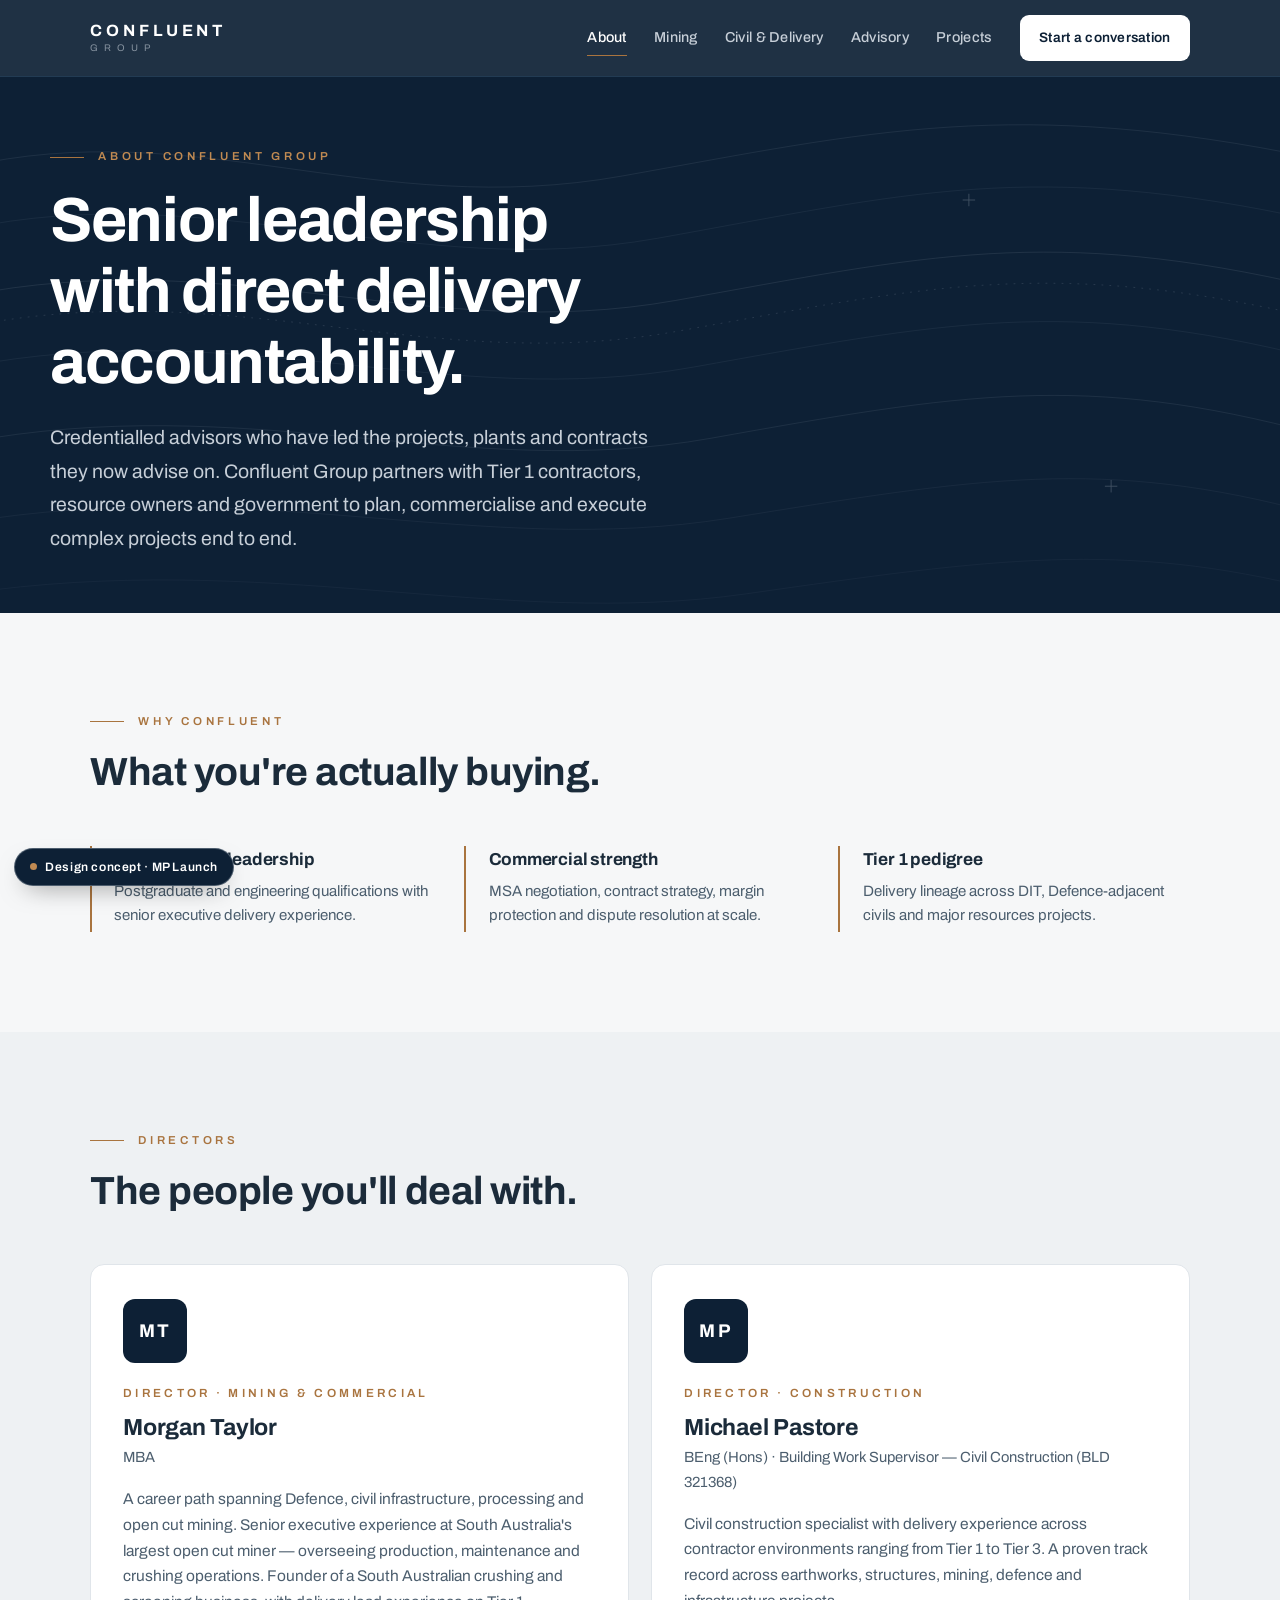
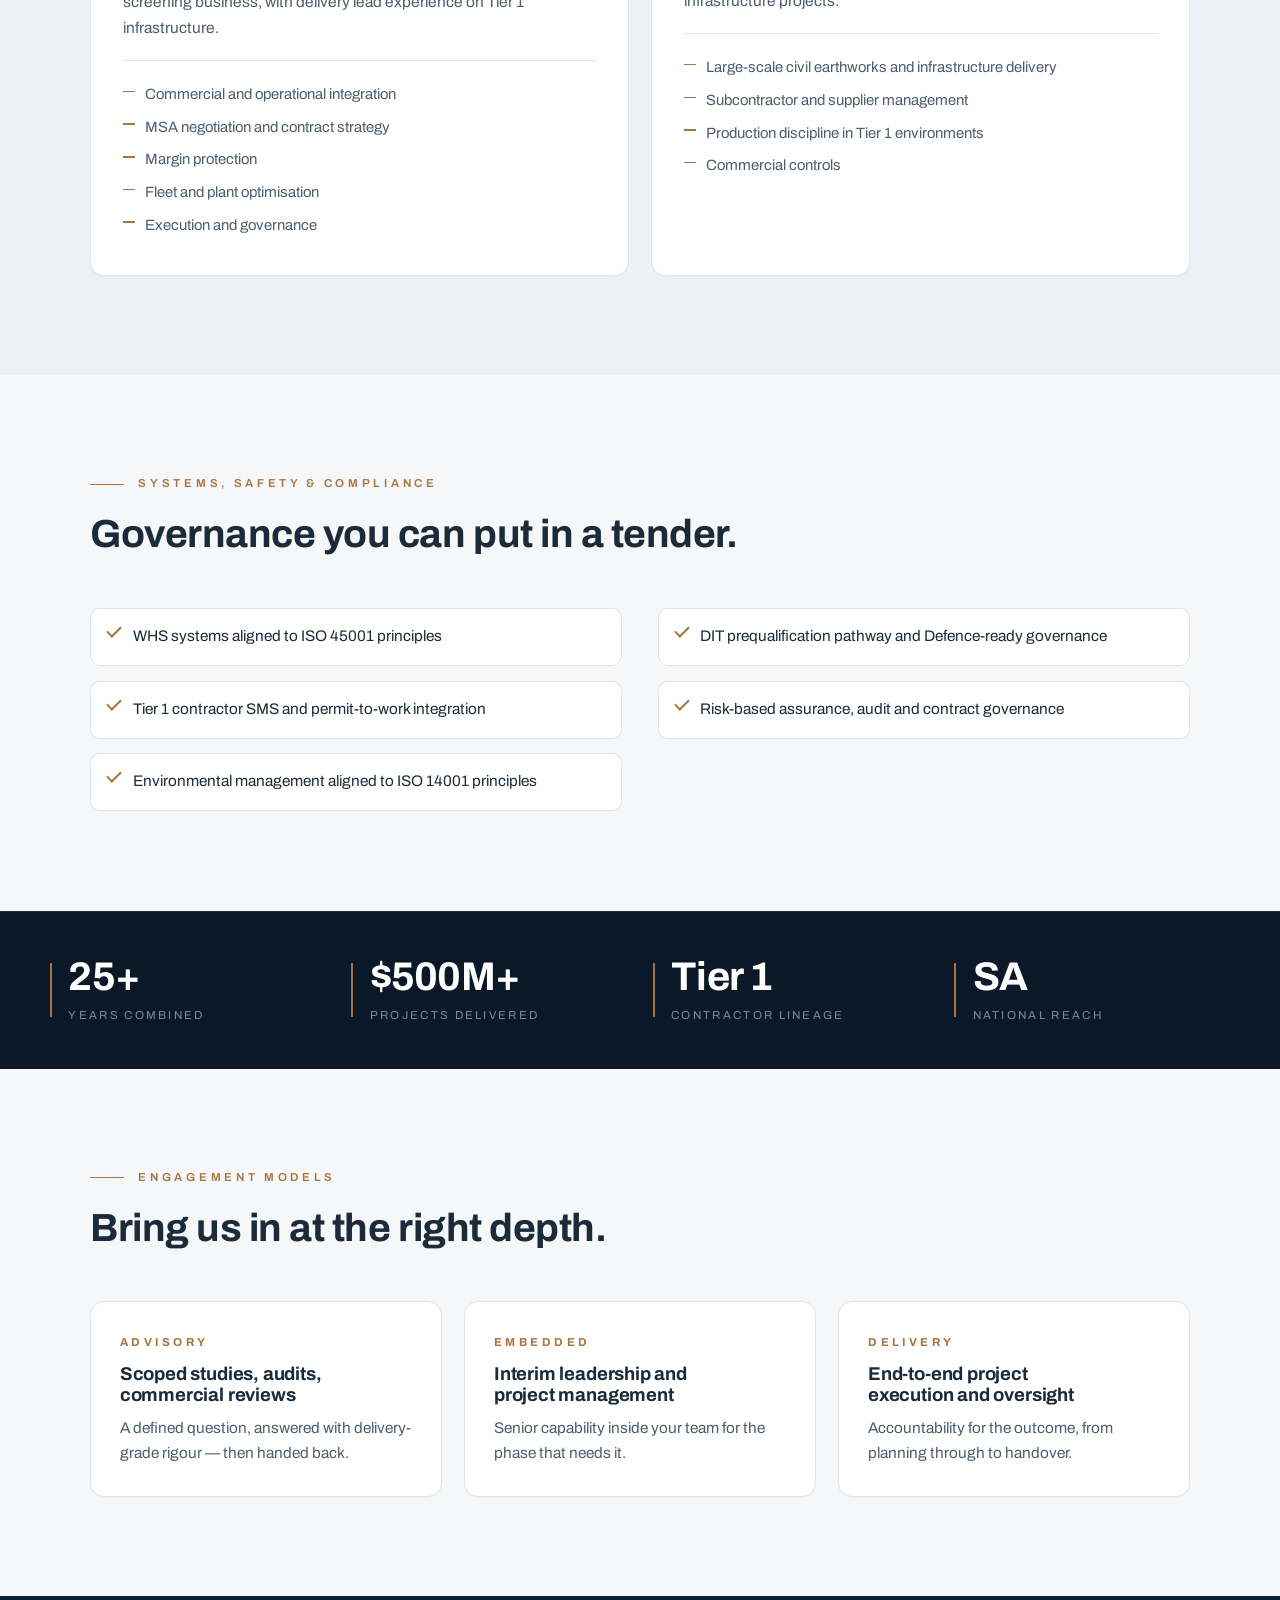
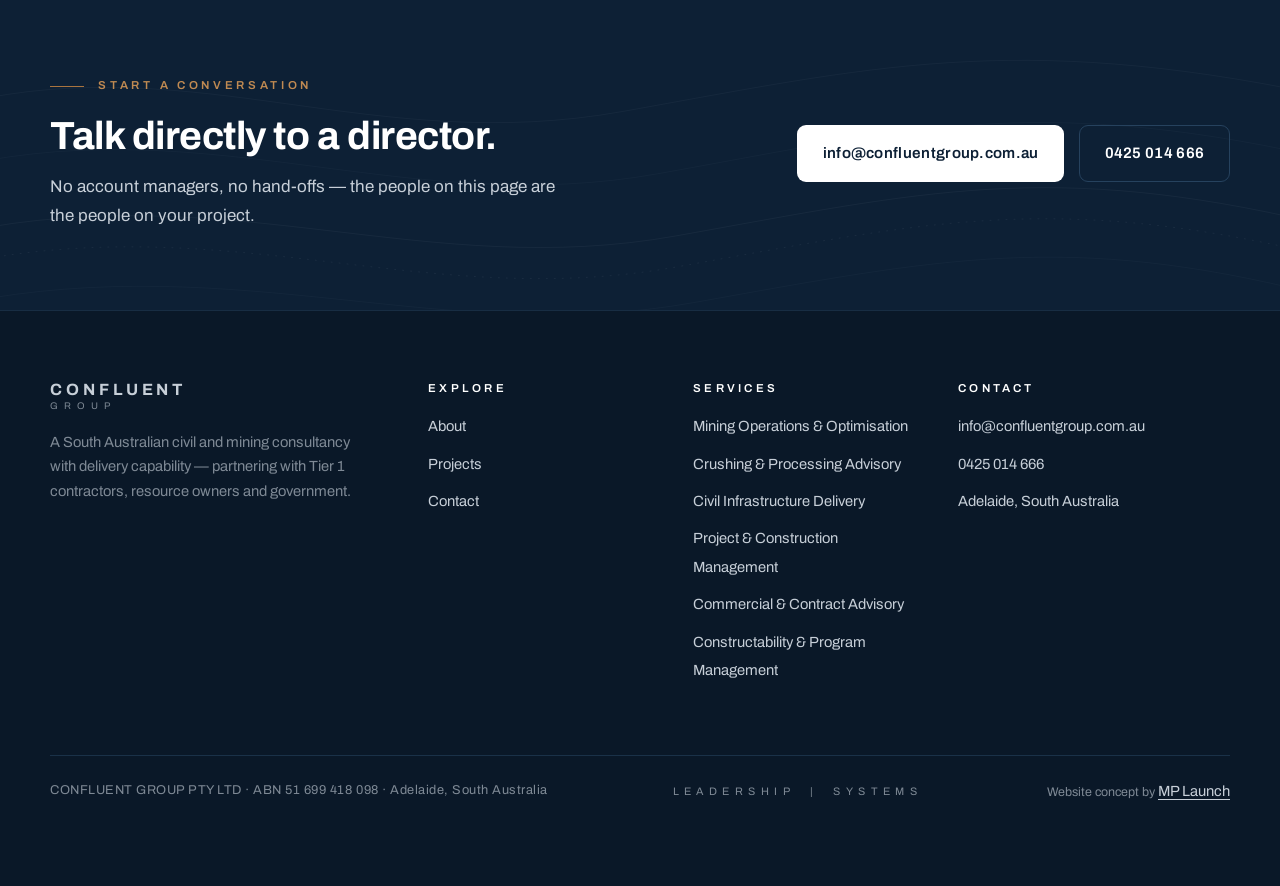
==== commit 463fa950: "Fix stat band stacking, equal-height cards, remove fragile scroll-reveal, tighten interior heroes" ====
--- a/about.html
+++ b/about.html
@@ -32,7 +32,7 @@
   </div>
 </header>
 <main id="main">
-<section class="hero on-navy">
+<section class="hero hero-sm on-navy">
   <div class="art">
 <svg viewBox="0 0 1440 640" preserveAspectRatio="xMidYMid slice" aria-hidden="true" focusable="false">
   <g fill="none" stroke="#C7CFD8" stroke-width="1">
@@ -212,13 +212,6 @@
 </footer>
 <a class="ribbon" href="https://mplaunch.com.au"><span class="dot"></span>Design concept &middot; MP Launch</a>
 <script>
-(function(){var d=document.documentElement;d.classList.add("js");
-if(matchMedia("(prefers-reduced-motion: reduce)").matches){d.classList.add("nomotion");return;}
-var io=new IntersectionObserver(function(es){es.forEach(function(e){if(e.isIntersecting){e.target.classList.add("in");io.unobserve(e.target);}});},{rootMargin:"0px 0px -8% 0px",threshold:.06});
-document.querySelectorAll("[data-r]").forEach(function(el){io.observe(el);});
-setTimeout(function(){document.querySelectorAll("[data-r]:not(.in)").forEach(function(el){el.classList.add("in");});},1600);})();
-</script>
-<script>
 (function(){try{
   if(navigator.webdriver)return;
   var v=new URLSearchParams(location.search).get('v');
--- a/styles.css
+++ b/styles.css
@@ -102,8 +102,11 @@
 .hero{position:relative;background:var(--navy);color:#fff;overflow:hidden;isolation:isolate}
 .hero .art{position:absolute;inset:0;z-index:-1}
 .hero .art svg{width:100%;height:100%}
-.hero-in{padding:clamp(4.2rem,9vw,7.5rem) 0 clamp(3.4rem,7vw,5.6rem)}
-.hero .h-display{max-width:15ch}
+.hero-in{padding:clamp(4.2rem,9vw,7rem) 0 clamp(3.4rem,7vw,5rem)}
+/* Interior pages carry only eyebrow + h1 + lede, so the homepage's hero height
+   leaves a dead navy slab underneath. Tighter padding for those. */
+.hero-sm .hero-in{padding:clamp(3rem,6vw,4.4rem) 0 clamp(2.8rem,5vw,3.6rem)}
+.hero .h-display{max-width:17ch;text-wrap:balance}
 .hero .lede{margin-top:1.4rem}
 .hero .cta-row{display:flex;flex-wrap:wrap;gap:.9rem;margin-top:2.3rem}
 .hero-foot{
@@ -120,8 +123,8 @@
 }
 .stat{position:relative;padding-left:1.15rem}
 .stat::before{content:"";position:absolute;left:0;top:.42rem;bottom:.42rem;width:2px;background:var(--copper)}
-.stat .n{font-size:clamp(1.7rem,3.4vw,2.5rem);font-weight:700;letter-spacing:-.02em;line-height:1.05}
-.stat .l{margin-top:.45rem;font-size:.72rem;letter-spacing:.24em;text-transform:uppercase;color:var(--mist-soft)}
+.stat .n{display:block;font-size:clamp(1.7rem,3.4vw,2.5rem);font-weight:700;letter-spacing:-.02em;line-height:1.05}
+.stat .l{display:block;margin-top:.55rem;font-size:.72rem;line-height:1.45;letter-spacing:.2em;text-transform:uppercase;color:var(--mist-soft)}
 
 /* ---------- sections ---------- */
 .sec{padding:clamp(3.6rem,8vw,6.2rem) 0}
@@ -139,12 +142,15 @@
   padding:1.9rem 1.8rem;box-shadow:0 1px 0 rgba(13,32,53,.03);
   transition:transform .22s ease,box-shadow .22s ease,border-color .22s ease;
 }
-a.card{text-decoration:none;display:block}
+a.card{text-decoration:none}
+/* Cards in a row must be equal height with their CTA pinned to the bottom,
+   or a 2-line title knocks that card's link out of alignment with its neighbours. */
+.card{display:flex;flex-direction:column}
 .card:hover{transform:translateY(-4px);box-shadow:var(--shadow);border-color:#CBD4DC}
 .num{font-size:.8rem;font-weight:700;letter-spacing:.26em;color:var(--copper)}
-.card h3{margin-top:.8rem;font-size:1.16rem;letter-spacing:-.01em}
+.card h3{margin-top:.8rem;font-size:1.16rem;letter-spacing:-.01em;text-wrap:balance}
 .card .d{margin-top:.65rem;color:var(--ink-soft);font-size:.96rem;line-height:1.62}
-.card .go{margin-top:1.1rem;font-size:.84rem;font-weight:600;color:var(--navy);display:inline-flex;gap:.45rem;align-items:center}
+.card .go{margin-top:auto;padding-top:1.25rem;font-size:.84rem;font-weight:600;color:var(--navy);display:inline-flex;gap:.45rem;align-items:center;align-self:flex-start}
 .card .go .arr{color:var(--copper)}
 
 .on-navy .card{background:var(--navy-panel);border-color:var(--line-navy);box-shadow:none}
@@ -283,12 +289,12 @@
 .ribbon .dot{width:7px;height:7px;border-radius:50%;background:var(--copper-soft)}
 .ribbon:hover{background:#12283E}
 
-/* ---------- reveal (JS-resilient: visible by default) ---------- */
-.js:not(.nomotion) [data-r]{opacity:0;transform:translateY(16px);transition:opacity .7s cubic-bezier(.2,.6,.2,1),transform .7s cubic-bezier(.2,.6,.2,1)}
-.js:not(.nomotion) [data-r].in{opacity:1;transform:none}
-.js:not(.nomotion) [data-r][data-d="1"]{transition-delay:.08s}
-.js:not(.nomotion) [data-r][data-d="2"]{transition-delay:.16s}
-.js:not(.nomotion) [data-r][data-d="3"]{transition-delay:.24s}
+/* ---------- reveal ----------
+   Deliberately NO opacity/transform reveal. Content is always rendered.
+   (2026-08-15: a fade-in-on-scroll made headings render grey and dropped whole
+   cards to invisible in screenshots and on slow paints. For a credibility site
+   that gets opened once, on a phone, by a buyer checking you out, guaranteed
+   legibility beats motion. [data-r] is retained purely as a build hook.) */
 
 /* ---------- responsive ---------- */
 @media (max-width:980px){
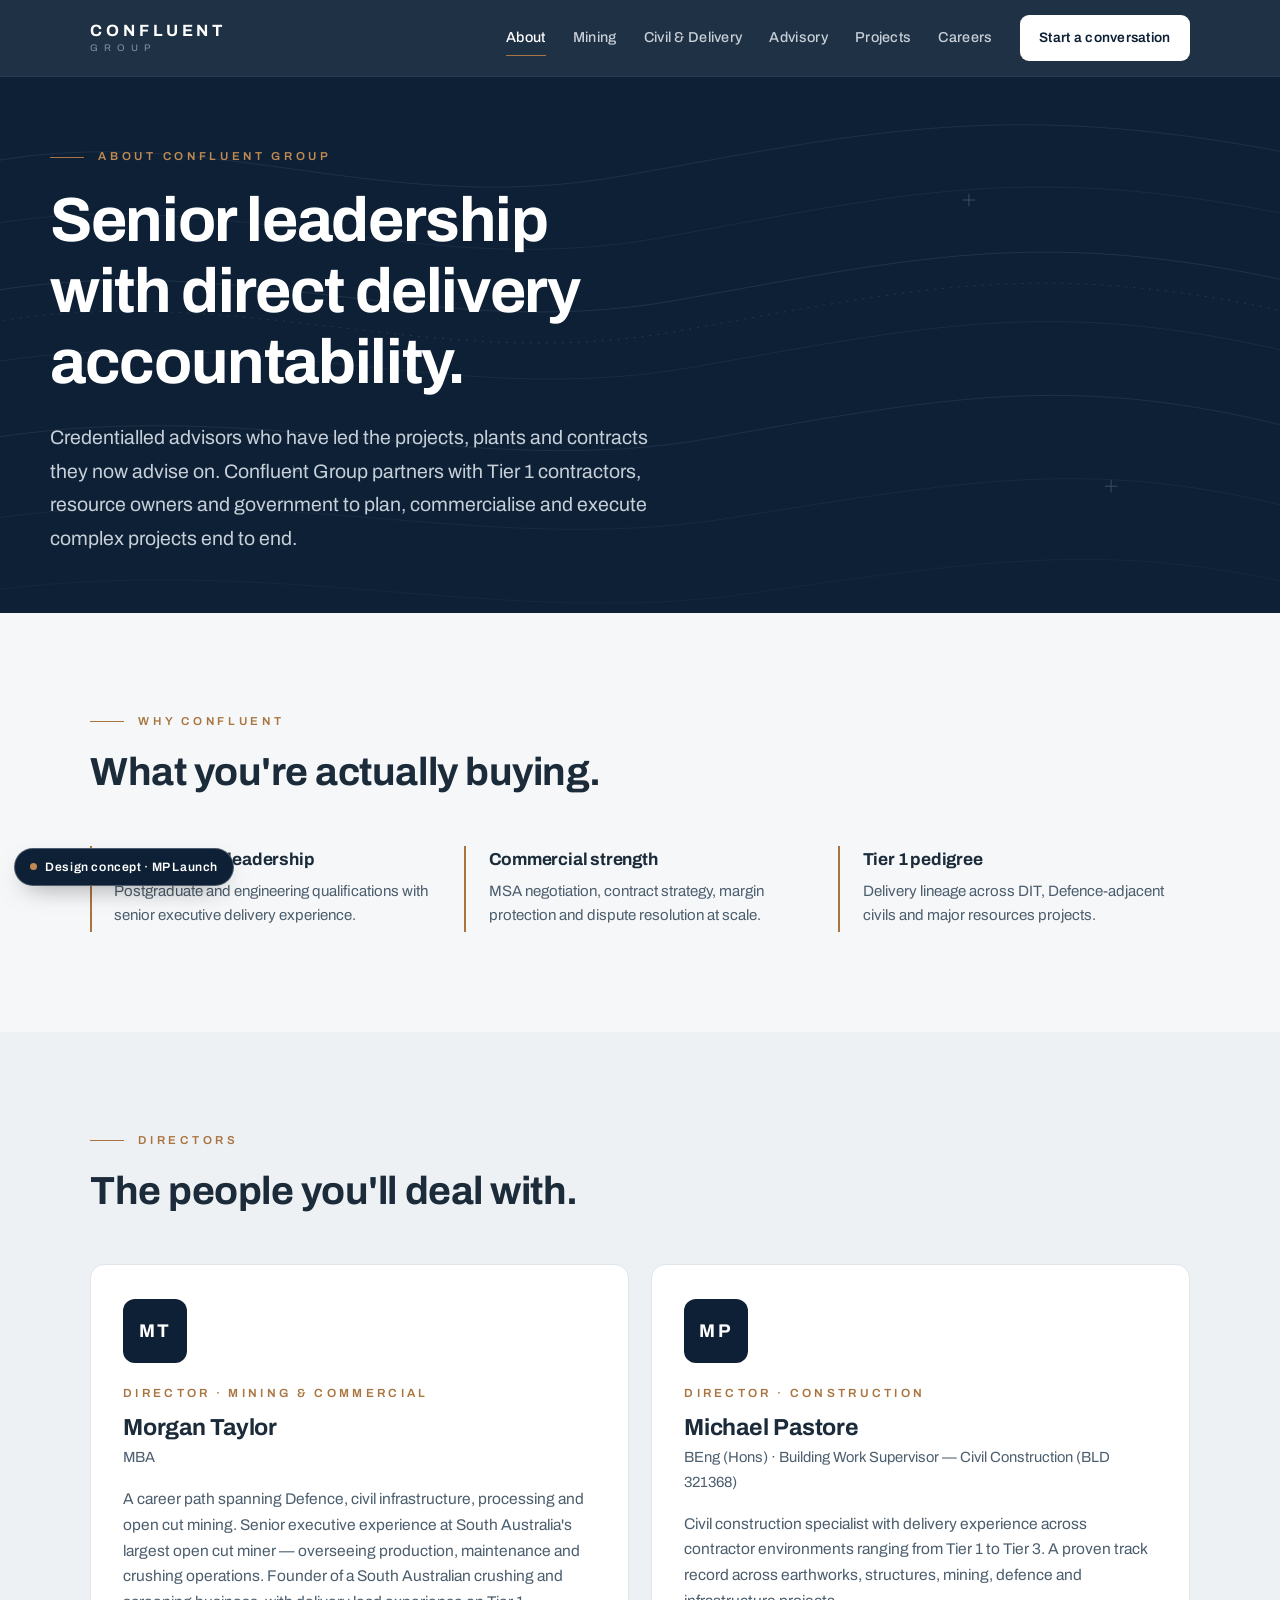
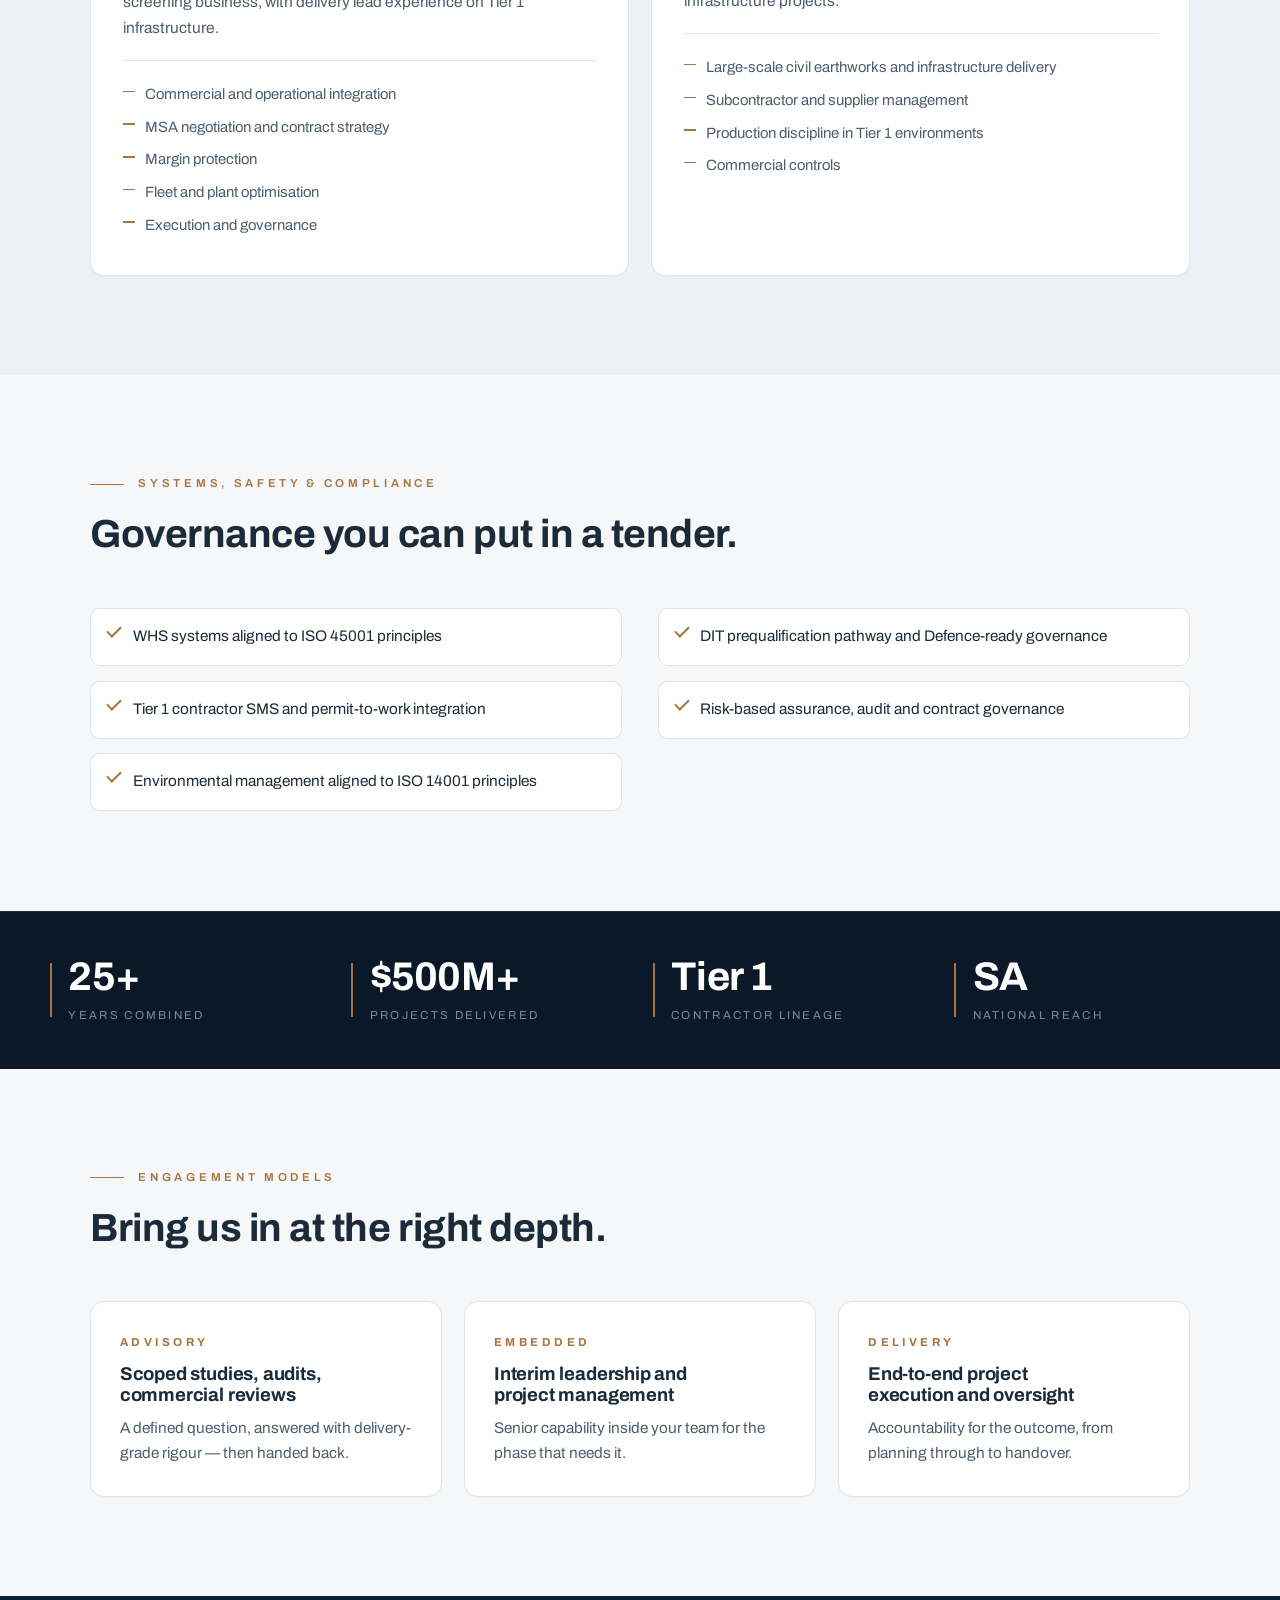
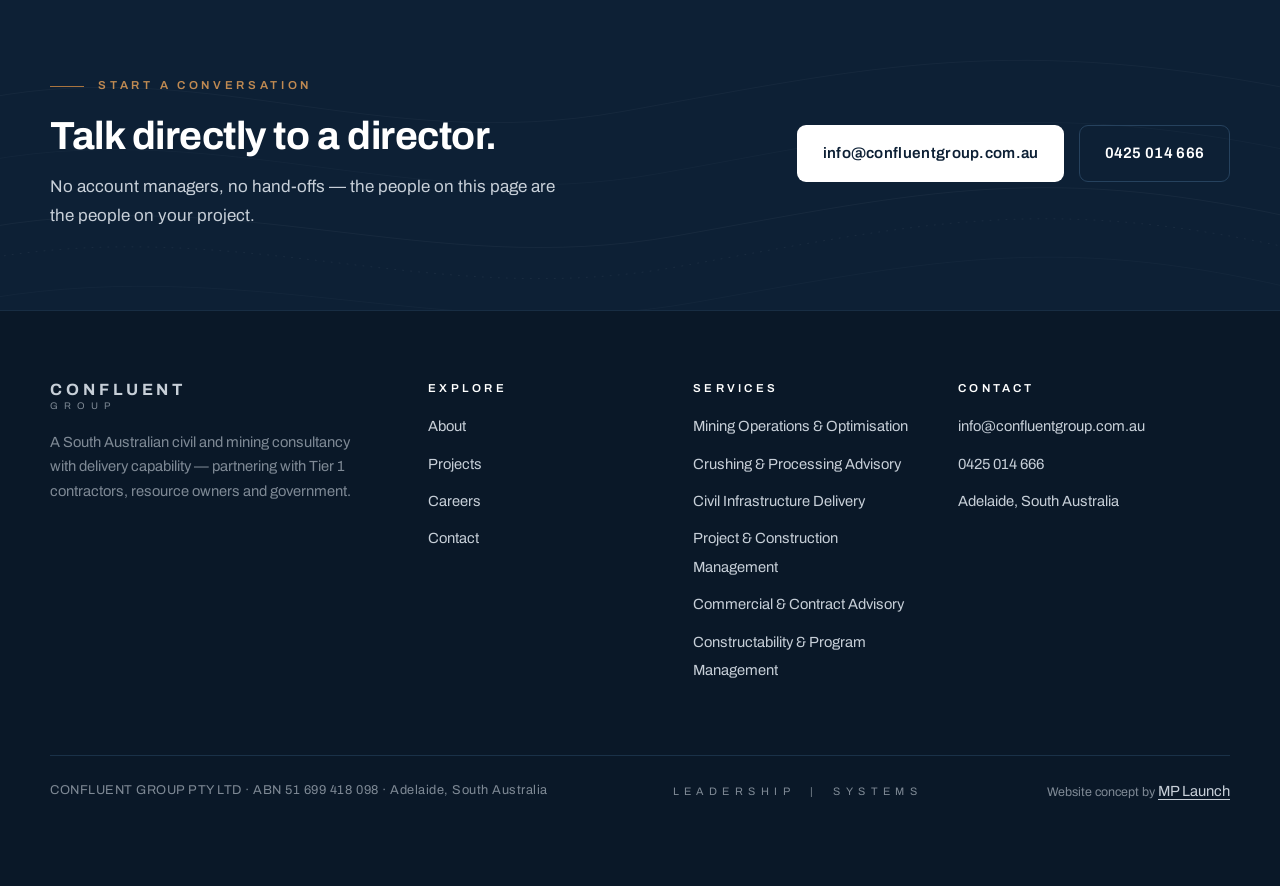
==== commit 5c441f2e: "Careers page — advertised positions, example listing (design preview), EOI form" ====
--- a/about.html
+++ b/about.html
@@ -27,6 +27,7 @@
       <a class="lnk" href="civil.html">Civil &amp; Delivery</a>
       <a class="lnk" href="advisory.html">Advisory</a>
       <a class="lnk" href="projects.html">Projects</a>
+      <a class="lnk" href="careers.html">Careers</a>
       <a class="btn btn-light" href="contact.html">Start a conversation</a>
     </nav>
   </div>
@@ -181,6 +182,7 @@
       <ul>
         <li><a href="about.html">About</a></li>
         <li><a href="projects.html">Projects</a></li>
+        <li><a href="careers.html">Careers</a></li>
         <li><a href="contact.html">Contact</a></li>
       </ul>
     </div>
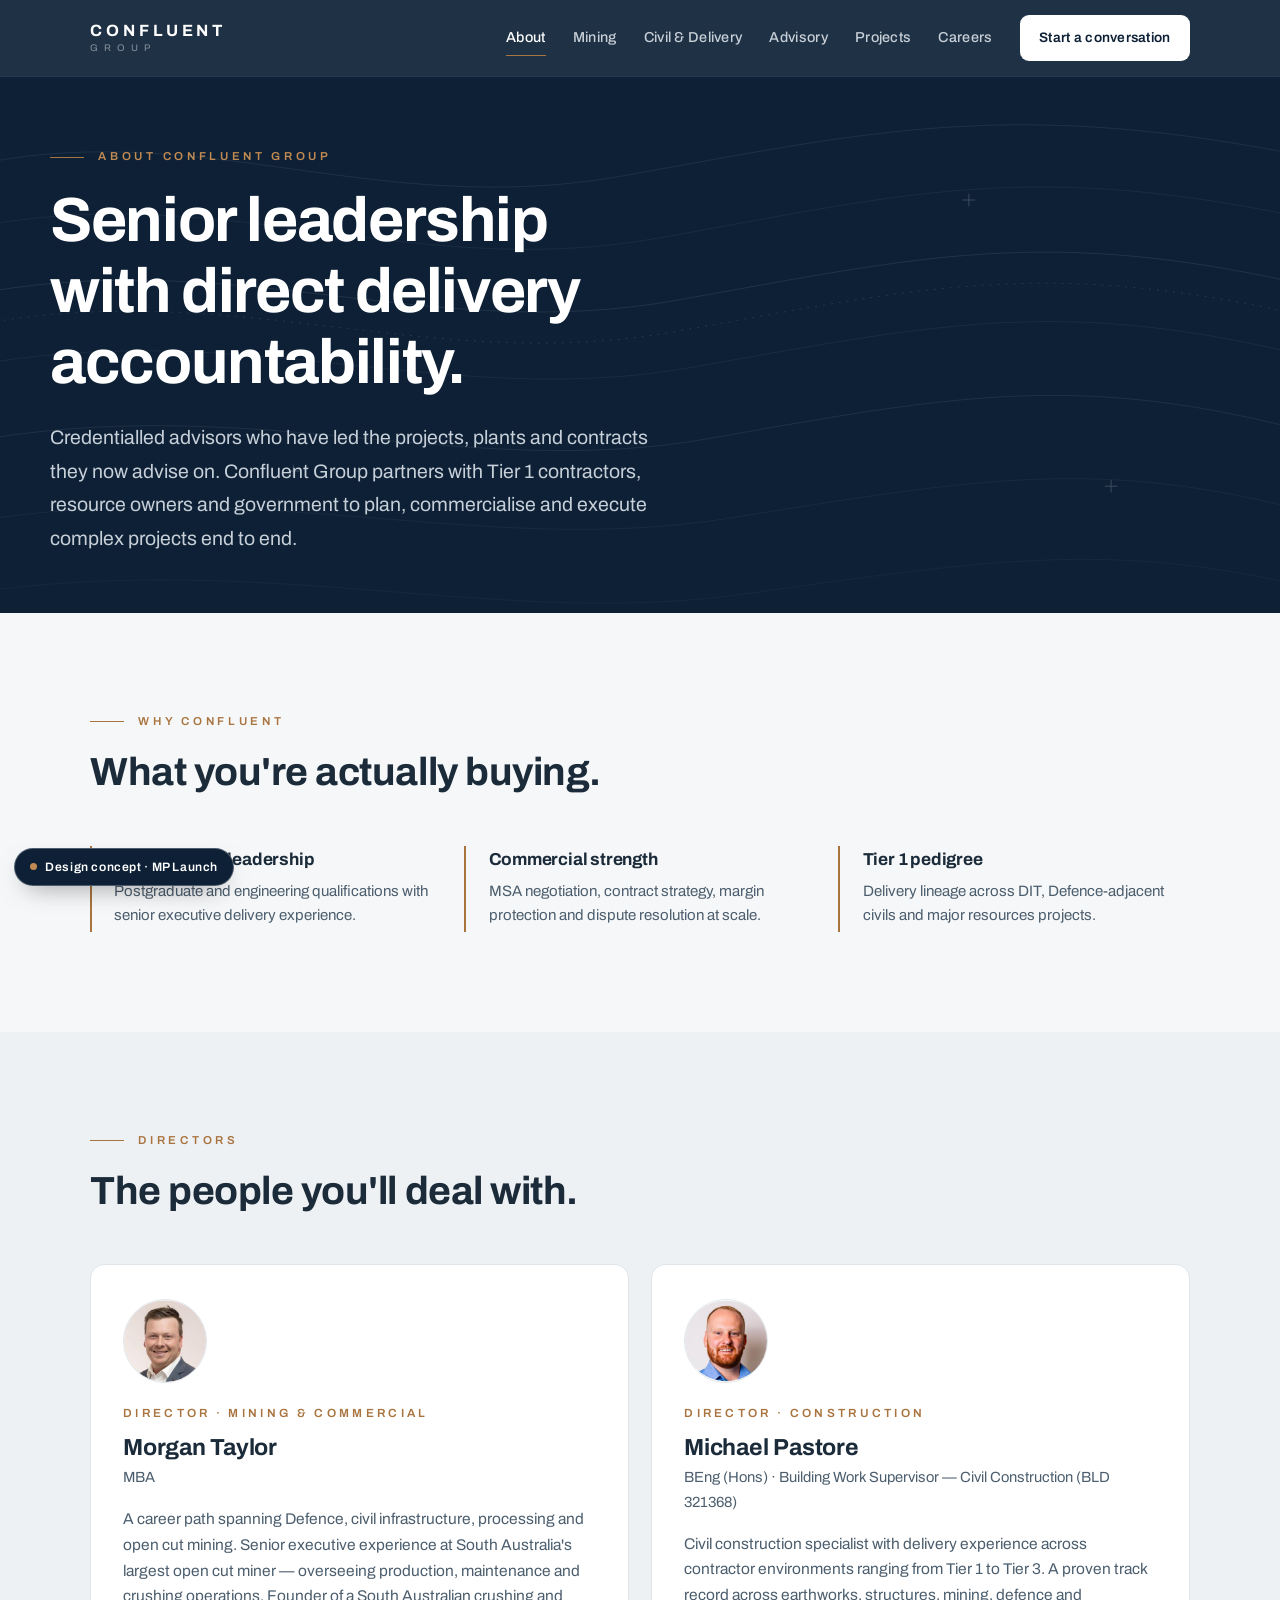
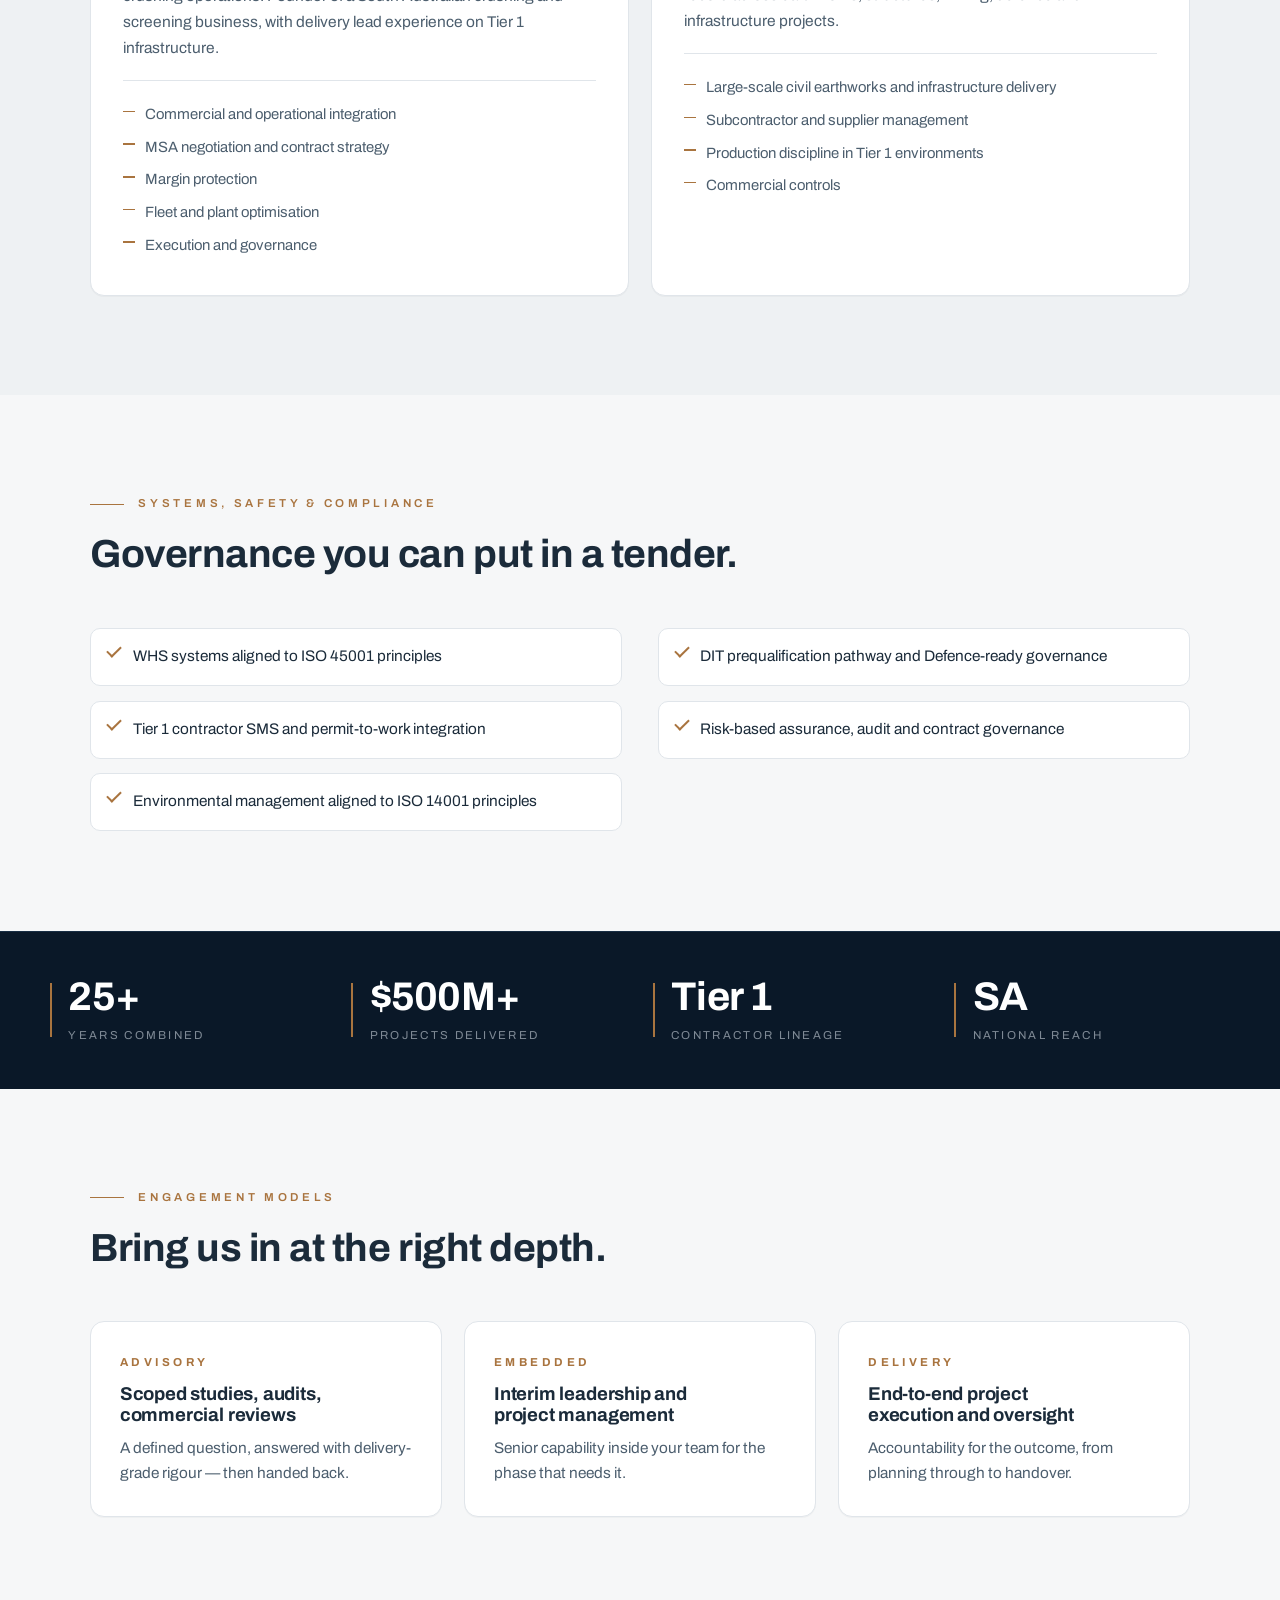
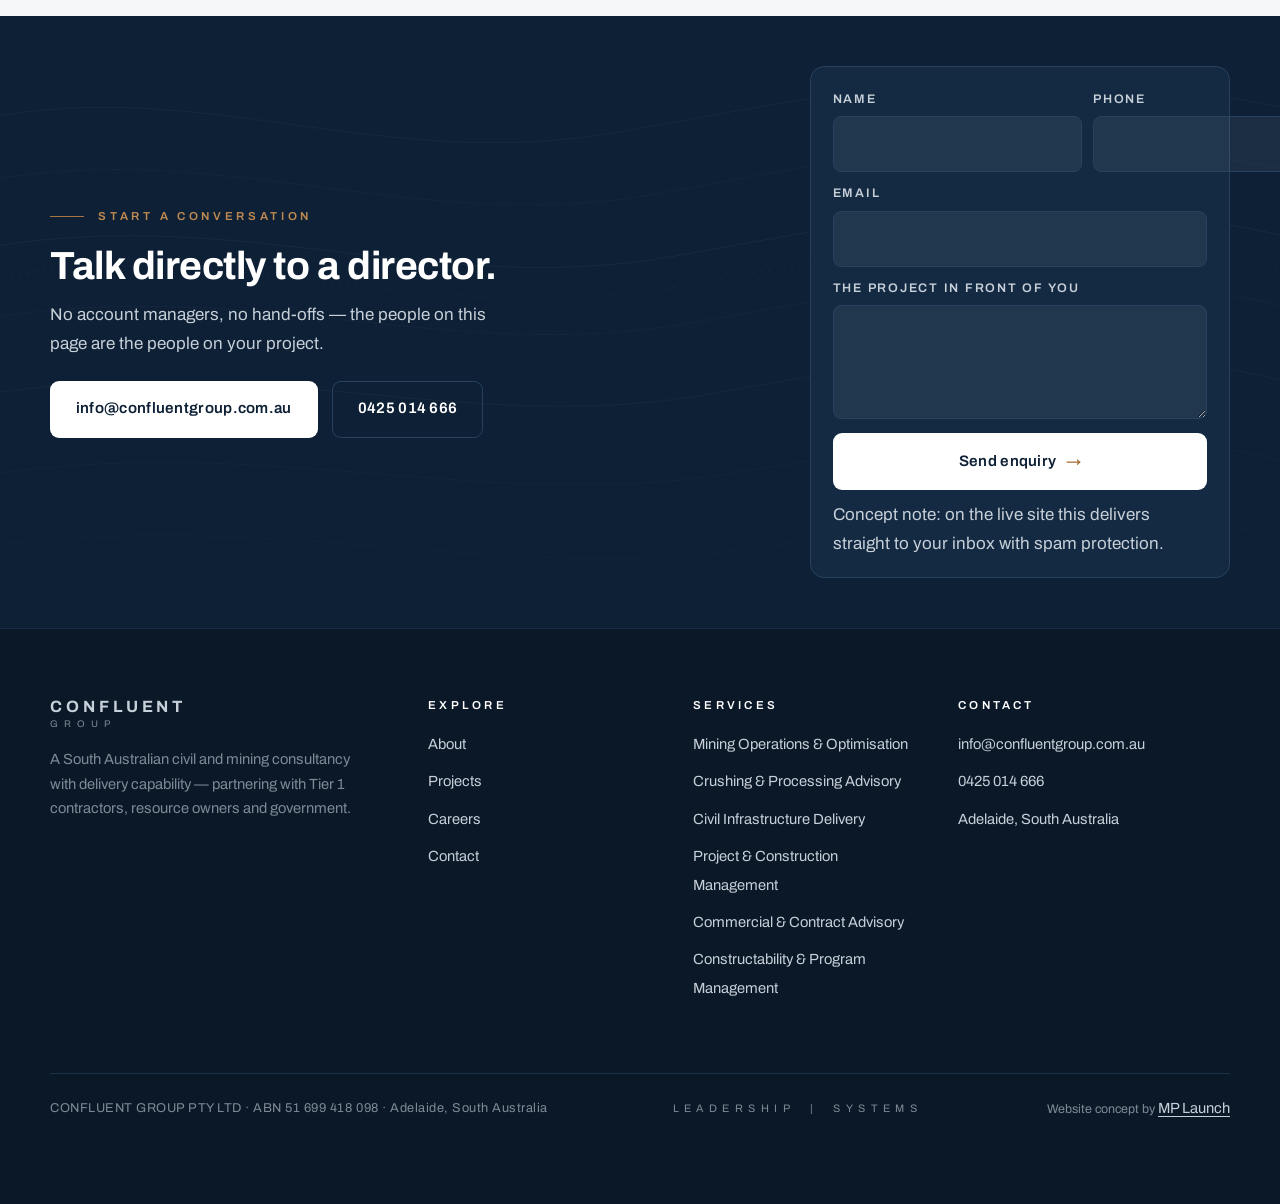
==== commit 78a2de1b: "Real director headshots from capability statement; tighter CTA band with lead form" ====
--- a/about.html
+++ b/about.html
@@ -75,7 +75,7 @@
     <div class="sec-head"><div data-r><p class="eyebrow">Directors</p><h2 class="h-sec">The people you'll deal with.</h2></div></div>
     <div class="dir">
       <div class="card dir-card" data-r>
-        <div class="monogram">MT</div>
+        <img class="headshot" src="assets/morgan-taylor.jpg" alt="Morgan Taylor" width="512" height="512" loading="lazy" decoding="async">
         <span class="role">Director &middot; Mining &amp; Commercial</span>
         <h3>Morgan Taylor</h3>
         <p class="cred">MBA</p>
@@ -89,7 +89,7 @@
         </ul>
       </div>
       <div class="card dir-card" data-r data-d="1">
-        <div class="monogram">MP</div>
+        <img class="headshot" src="assets/michael-pastore.jpg" alt="Michael Pastore" width="512" height="512" loading="lazy" decoding="async">
         <span class="role">Director &middot; Construction</span>
         <h3>Michael Pastore</h3>
         <p class="cred">BEng (Hons) &middot; Building Work Supervisor — Civil Construction (BLD 321368)</p>
@@ -158,14 +158,26 @@
   </g>
 </svg></div>
   <div class="wrap cta-in" style="position:relative">
-    <div data-r>
-      <p class="eyebrow">Start a conversation</p>
-      <h2 class="h-sec">Talk directly to a director.</h2>
-      <p class="sub">No account managers, no hand-offs — the people on this page are the people on your project.</p>
-    </div>
-    <div class="cta-actions" data-r data-d="1">
-      <a class="btn btn-light" href="mailto:info@confluentgroup.com.au">info@confluentgroup.com.au</a>
-      <a class="btn btn-ghost" href="tel:+61425014666">0425 014 666</a>
+    <div class="cta-copy">
+      <div data-r>
+        <p class="eyebrow">Start a conversation</p>
+        <h2 class="h-sec">Talk directly to a director.</h2>
+        <p class="sub">No account managers, no hand-offs — the people on this page are the people on your project.</p>
+      </div>
+      <div class="cta-actions" data-r data-d="1">
+        <a class="btn btn-light" href="mailto:info@confluentgroup.com.au">info@confluentgroup.com.au</a>
+        <a class="btn btn-ghost" href="tel:+61425014666">0425 014 666</a>
+      </div>
+    </div>
+    <div class="cta-form" data-r data-d="1">
+      <div class="f-row">
+        <div class="f-field"><label for="q-name">Name</label><input id="q-name" type="text" autocomplete="name"></div>
+        <div class="f-field"><label for="q-phone">Phone</label><input id="q-phone" type="tel" autocomplete="tel"></div>
+      </div>
+      <div class="f-field"><label for="q-email">Email</label><input id="q-email" type="email" autocomplete="email"></div>
+      <div class="f-field"><label for="q-msg">The project in front of you</label><textarea id="q-msg" rows="3"></textarea></div>
+      <a class="btn btn-solid" href="mailto:info@confluentgroup.com.au?subject=Project%20enquiry%20%E2%80%94%20via%20confluentgroup.com.au">Send enquiry <span class="arr">&rarr;</span></a>
+      <p class="fnote">Concept note: on the live site this delivers straight to your inbox with spam protection.</p>
     </div>
   </div>
 </section>
--- a/styles.css
+++ b/styles.css
@@ -193,6 +193,11 @@
   font-weight:700;font-size:1.15rem;letter-spacing:.12em;margin-bottom:1.3rem;
 }
 .on-navy .dir-card .monogram{background:#fff;color:var(--navy)}
+.dir-card .headshot{
+  width:84px;height:84px;border-radius:50%;object-fit:cover;display:block;
+  margin-bottom:1.3rem;border:1px solid var(--line);background:#fff;
+}
+.on-navy .dir-card .headshot{border-color:var(--line-navy)}
 
 /* ---------- checklist / systems ---------- */
 .sys{list-style:none;margin:0;padding:0;display:grid;grid-template-columns:1fr 1fr;gap:.9rem 2.2rem}
@@ -240,10 +245,38 @@
 
 /* ---------- CTA band ---------- */
 .cta-band{background:var(--navy);color:#fff;position:relative;overflow:hidden}
-.cta-in{padding:clamp(3.2rem,7vw,5rem) 0;display:flex;flex-wrap:wrap;align-items:center;justify-content:space-between;gap:2rem}
-.cta-in .h-sec{max-width:22ch}
-.cta-in .sub{margin-top:.9rem;color:var(--mist);max-width:52ch}
-.cta-actions{display:flex;flex-wrap:wrap;gap:.9rem}
+.cta-in{padding:clamp(2.2rem,4.2vw,3.1rem) 0;display:grid;grid-template-columns:1fr minmax(0,420px);align-items:center;gap:clamp(1.6rem,4vw,3rem)}
+.cta-in .h-sec{max-width:20ch}
+.cta-in .sub{margin-top:.75rem;color:var(--mist);max-width:46ch}
+.cta-actions{display:flex;flex-wrap:wrap;gap:.9rem;margin-top:1.4rem}
+.cta-form{
+  background:var(--navy-panel);border:1px solid var(--line-navy);border-radius:14px;
+  padding:1.35rem 1.35rem 1.2rem;
+}
+.cta-form .f-field{margin-bottom:.7rem}
+.cta-form .f-row{gap:.7rem}
+/* On navy the light-surface form styles invert: translucent fields, light submit. */
+.cta-form .f-field label{color:var(--mist)}
+.cta-form .f-field input,
+.cta-form .cta-form-ta,
+.cta-form .f-field textarea{
+  background:rgba(255,255,255,.06);border-color:var(--line-navy);color:#fff;
+}
+.cta-form .f-field input::placeholder,.cta-form .f-field textarea::placeholder{color:rgba(255,255,255,.45)}
+.cta-form .f-field input:focus,.cta-form .f-field textarea:focus{
+  outline:2px solid rgba(255,255,255,.55);outline-offset:1px;border-color:rgba(255,255,255,.55);
+  background:rgba(255,255,255,.10);
+}
+.cta-form .btn-solid{
+  width:100%;justify-content:center;margin-top:.2rem;
+  background:#fff;color:var(--navy);
+}
+.cta-form .btn-solid:hover{background:#EAEEF2;box-shadow:0 14px 30px -16px rgba(0,0,0,.55)}
+.cta-form .btn-solid .arr{color:var(--copper)}
+.cta-form .fnote{margin-top:.7rem;color:var(--mist)}
+@media(max-width:860px){
+  .cta-in{grid-template-columns:1fr}
+}
 
 /* ---------- contact ---------- */
 .contact-grid{display:grid;grid-template-columns:1fr 1fr;gap:clamp(1.8rem,4vw,3.2rem);align-items:start}
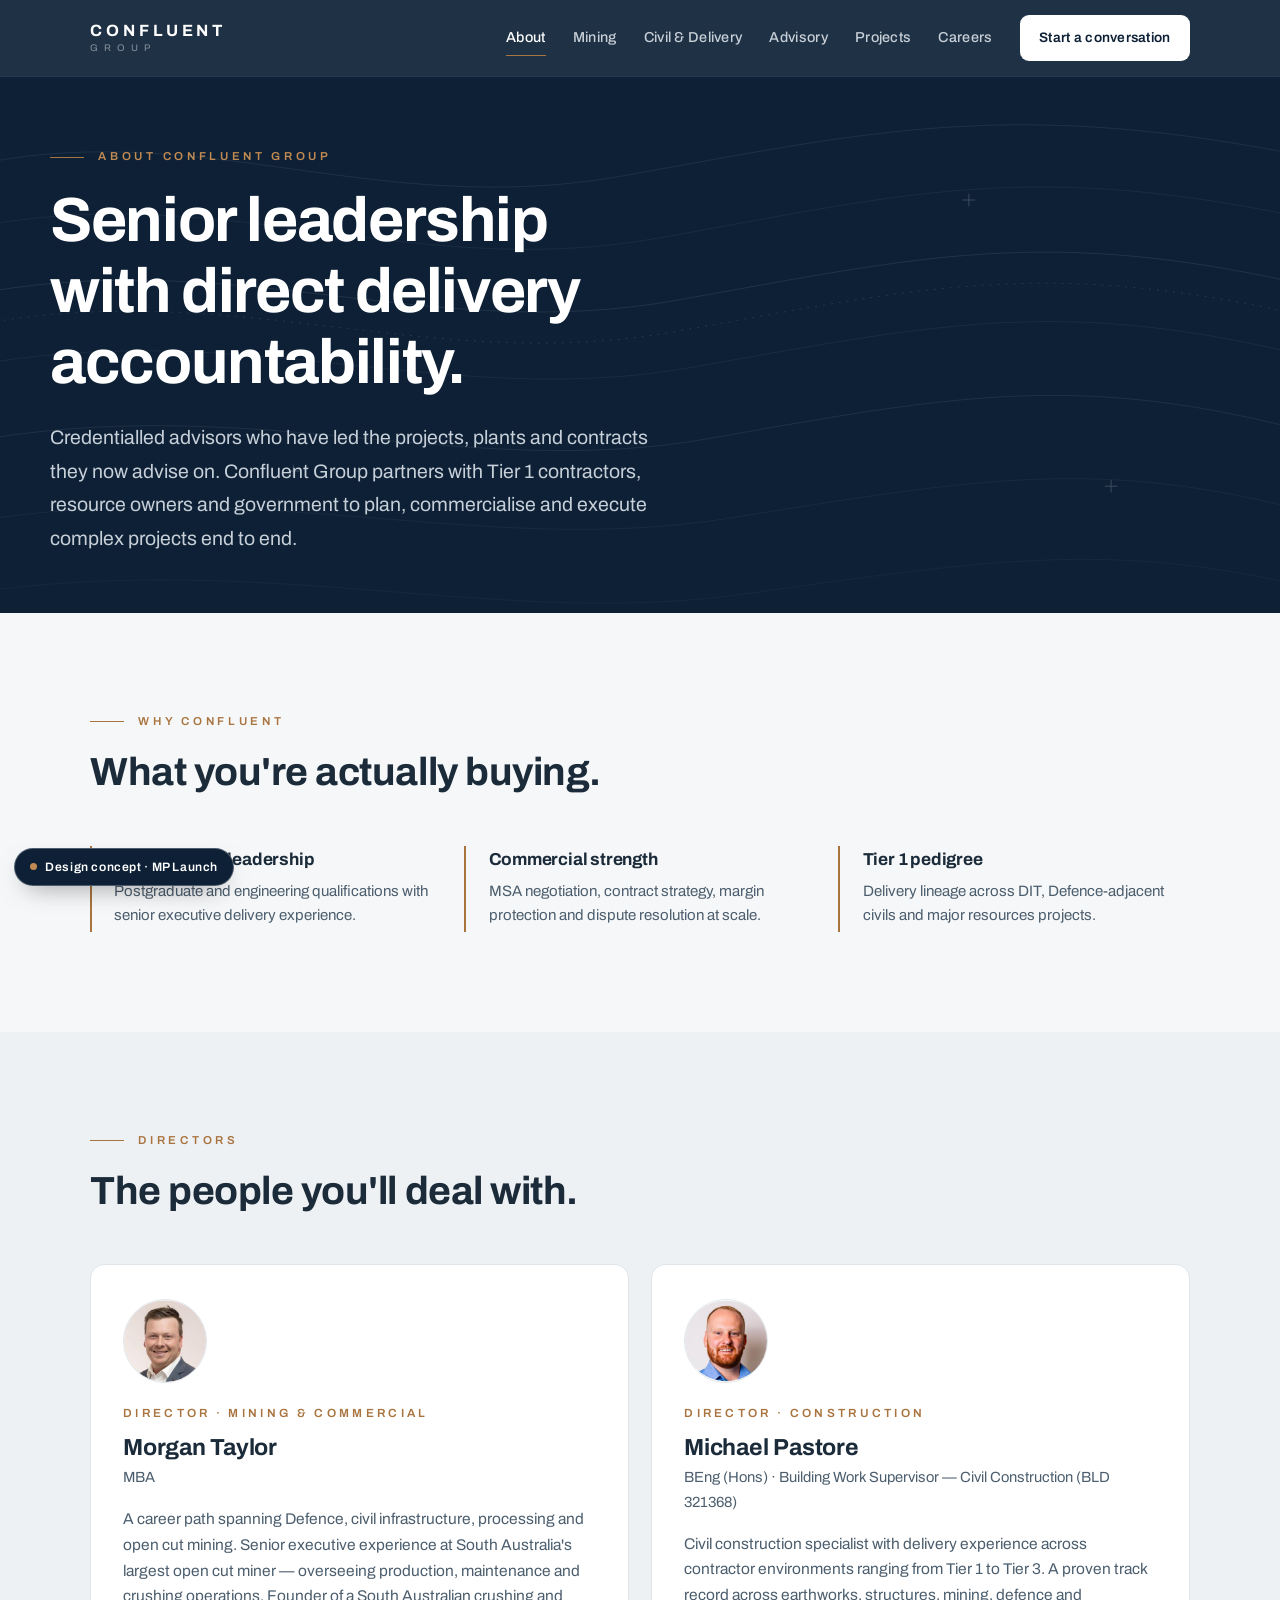
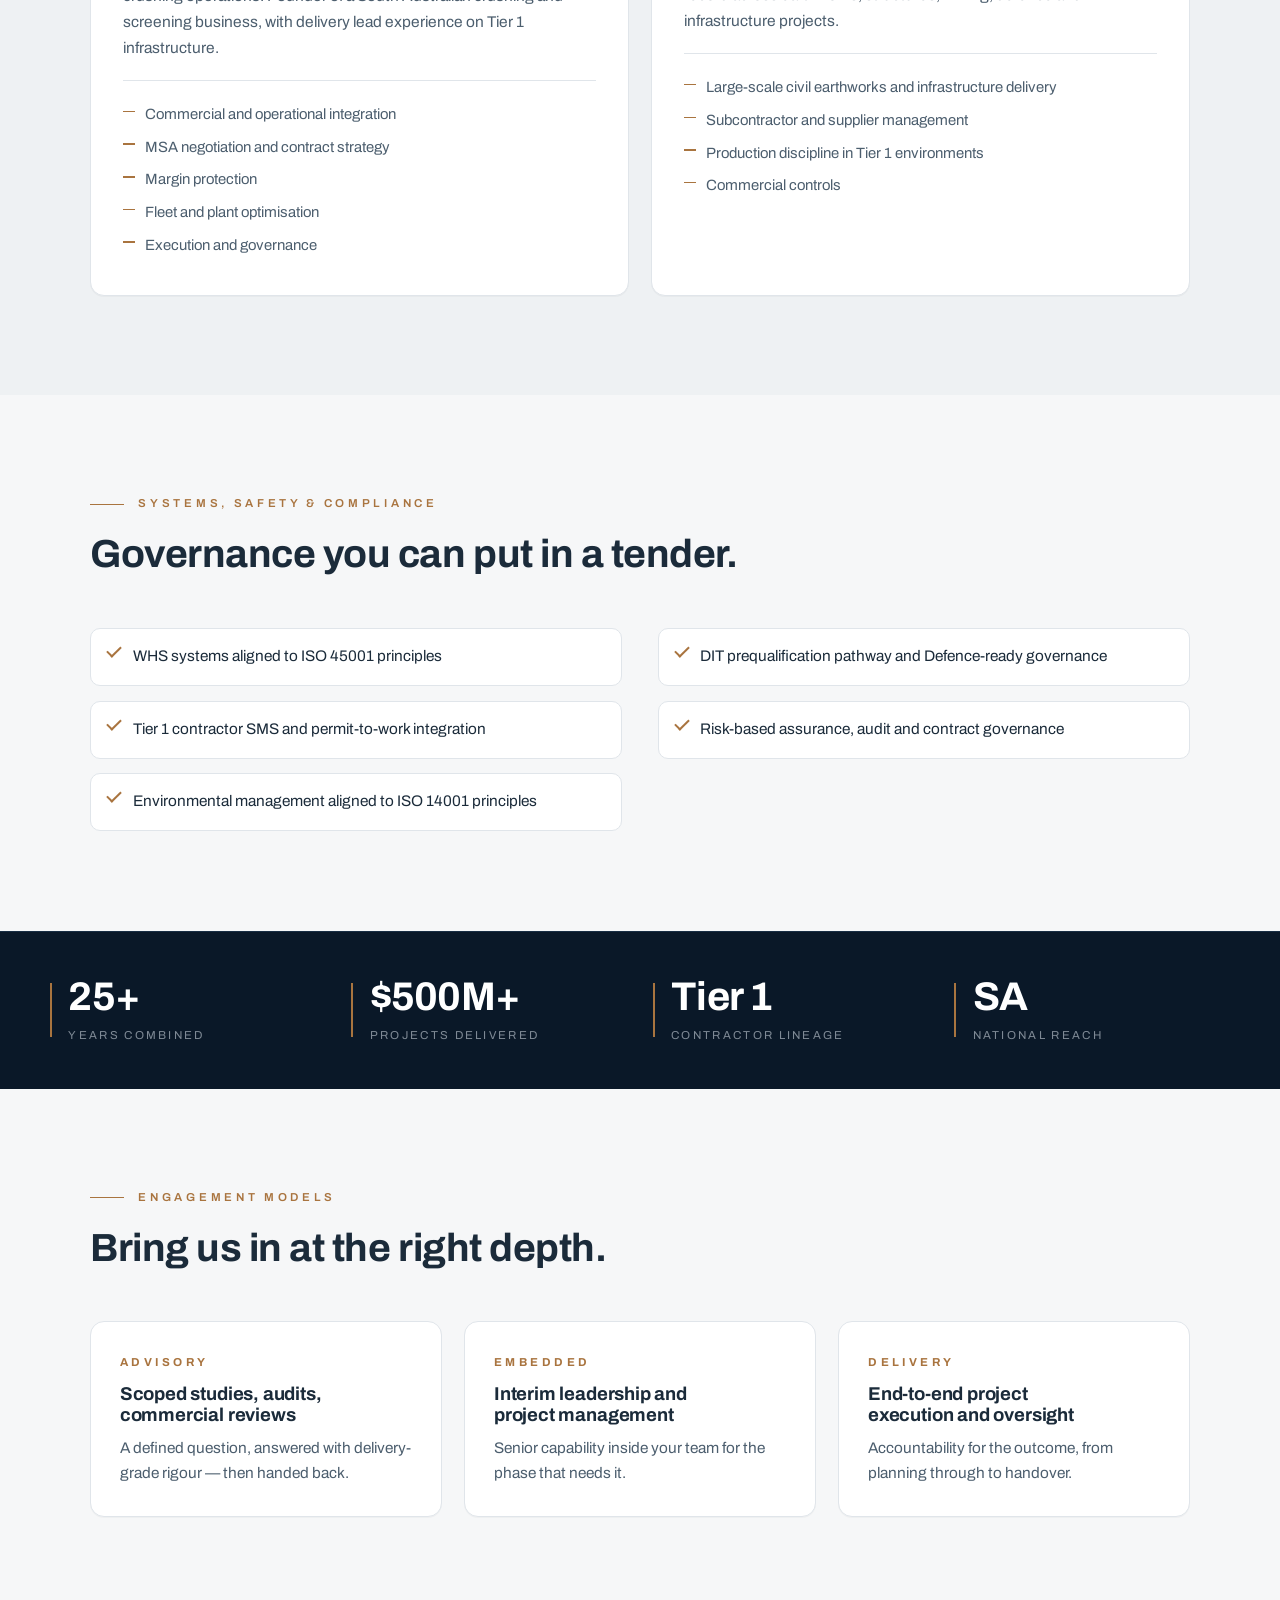
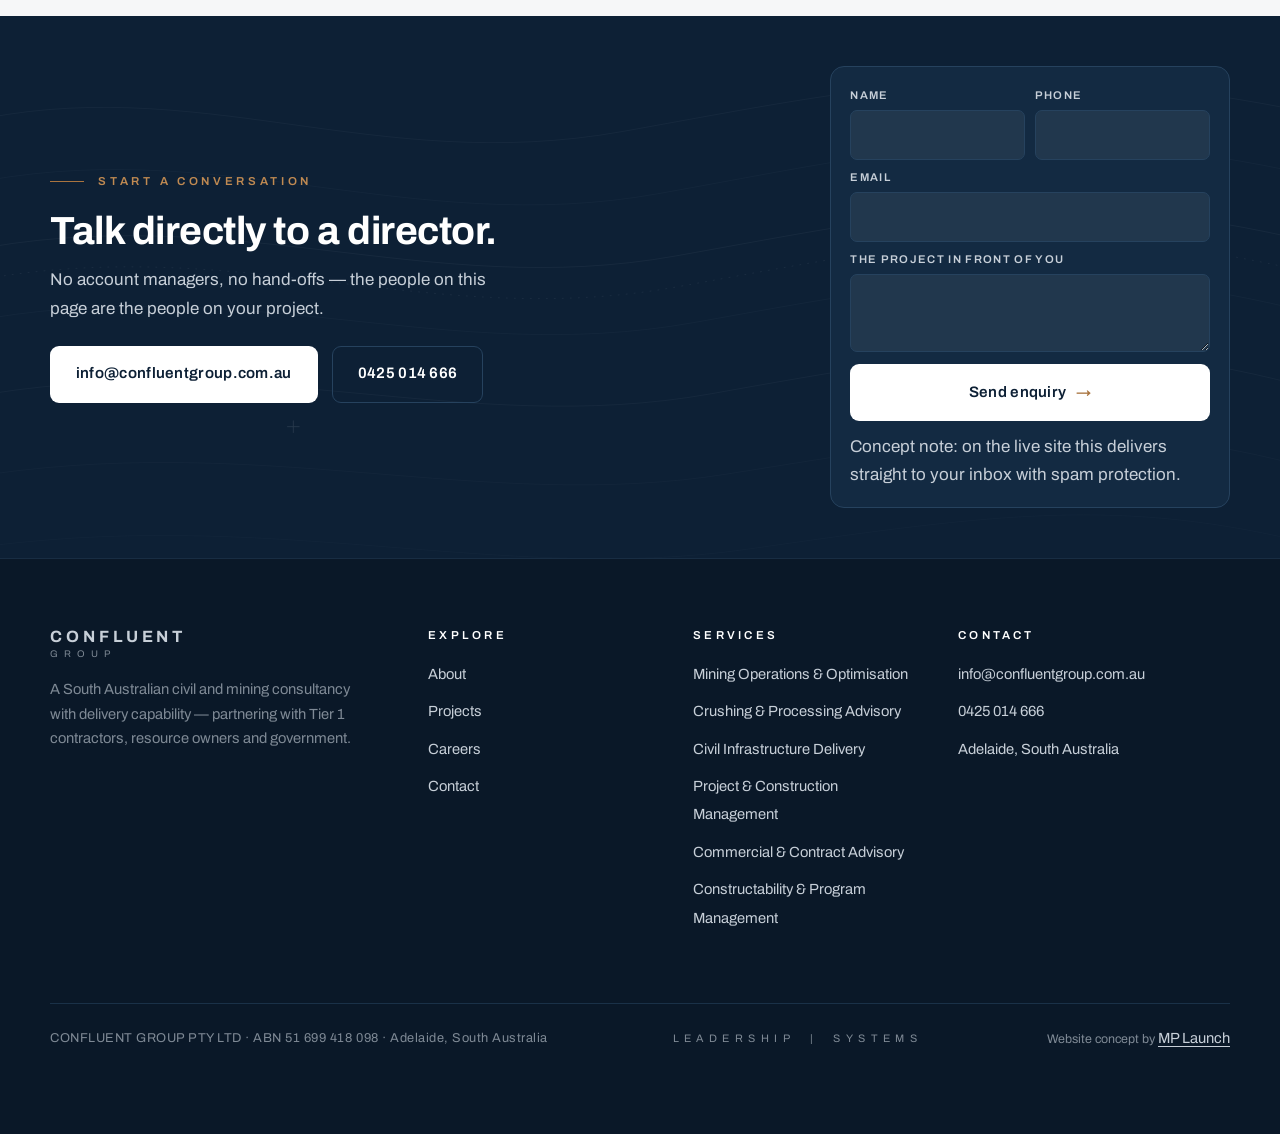
==== commit f96bd1a1: "Fix CTA form field overflow (grid min-width) and collapse doubled navy padding" ====
--- a/about.html
+++ b/about.html
@@ -175,7 +175,7 @@
         <div class="f-field"><label for="q-phone">Phone</label><input id="q-phone" type="tel" autocomplete="tel"></div>
       </div>
       <div class="f-field"><label for="q-email">Email</label><input id="q-email" type="email" autocomplete="email"></div>
-      <div class="f-field"><label for="q-msg">The project in front of you</label><textarea id="q-msg" rows="3"></textarea></div>
+      <div class="f-field"><label for="q-msg">The project in front of you</label><textarea id="q-msg" rows="2"></textarea></div>
       <a class="btn btn-solid" href="mailto:info@confluentgroup.com.au?subject=Project%20enquiry%20%E2%80%94%20via%20confluentgroup.com.au">Send enquiry <span class="arr">&rarr;</span></a>
       <p class="fnote">Concept note: on the live site this delivers straight to your inbox with spam protection.</p>
     </div>
--- a/styles.css
+++ b/styles.css
@@ -245,16 +245,23 @@
 
 /* ---------- CTA band ---------- */
 .cta-band{background:var(--navy);color:#fff;position:relative;overflow:hidden}
-.cta-in{padding:clamp(2.2rem,4.2vw,3.1rem) 0;display:grid;grid-template-columns:1fr minmax(0,420px);align-items:center;gap:clamp(1.6rem,4vw,3rem)}
+/* A navy section immediately followed by the navy CTA band stacked ~150px of section
+   padding on top of the band's own — one huge empty navy void. Collapse it and mark the
+   seam with a hairline so the two still read as separate blocks. */
+.sec-navy + .cta-band{border-top:1px solid var(--line-navy)}
+.sec-navy + .cta-band .cta-in{padding-top:clamp(1.8rem,3vw,2.5rem)}
+.cta-in{padding:clamp(2.2rem,4.2vw,3.1rem) 0;display:grid;grid-template-columns:minmax(0,1fr) minmax(0,400px);align-items:center;gap:clamp(1.6rem,4vw,3rem)}
 .cta-in .h-sec{max-width:20ch}
 .cta-in .sub{margin-top:.75rem;color:var(--mist);max-width:46ch}
 .cta-actions{display:flex;flex-wrap:wrap;gap:.9rem;margin-top:1.4rem}
 .cta-form{
   background:var(--navy-panel);border:1px solid var(--line-navy);border-radius:14px;
-  padding:1.35rem 1.35rem 1.2rem;
-}
-.cta-form .f-field{margin-bottom:.7rem}
-.cta-form .f-row{gap:.7rem}
+  padding:1.2rem 1.2rem 1.1rem;min-width:0;
+}
+.cta-form .f-field{margin-bottom:.55rem;gap:.3rem}
+.cta-form .f-row{gap:.6rem}
+.cta-form .f-field label{font-size:.7rem;letter-spacing:.12em}
+.cta-form .f-field input,.cta-form .f-field textarea{padding:.6rem .75rem;border-radius:7px}
 /* On navy the light-surface form styles invert: translucent fields, light submit. */
 .cta-form .f-field label{color:var(--mist)}
 .cta-form .f-field input,
@@ -287,12 +294,16 @@
 .c-line .plain{font-size:clamp(1.05rem,1.8vw,1.3rem);font-weight:600;color:var(--navy)}
 .form{background:var(--card);border:1px solid var(--line);border-radius:var(--r);padding:2rem;box-shadow:var(--shadow)}
 .form .fnote{font-size:.8rem;color:var(--ink-soft);margin-top:1rem;line-height:1.5}
-.f-row{display:grid;grid-template-columns:1fr 1fr;gap:1rem}
-.f-field{display:flex;flex-direction:column;gap:.4rem;margin-bottom:1rem}
+.f-row{display:grid;grid-template-columns:1fr 1fr;gap:1rem;min-width:0}
+.f-field{display:flex;flex-direction:column;gap:.4rem;margin-bottom:1rem;min-width:0}
 .f-field label{font-size:.78rem;font-weight:600;letter-spacing:.14em;text-transform:uppercase;color:var(--ink-soft)}
 .f-field input,.f-field textarea,.f-field select{
   font:inherit;padding:.8rem .95rem;border:1px solid #CBD4DC;border-radius:8px;background:#FBFCFD;color:var(--ink);
-}
+  /* width+min-width are load-bearing: without them an input keeps its intrinsic size
+     attribute width and overflows any grid/flex column narrower than ~20 characters. */
+  width:100%;min-width:0;max-width:100%;
+}
+.f-field textarea{resize:vertical}
 .f-field input:focus,.f-field textarea:focus,.f-field select:focus{outline:2px solid var(--navy);outline-offset:1px;border-color:var(--navy)}
 
 /* ---------- footer ---------- */
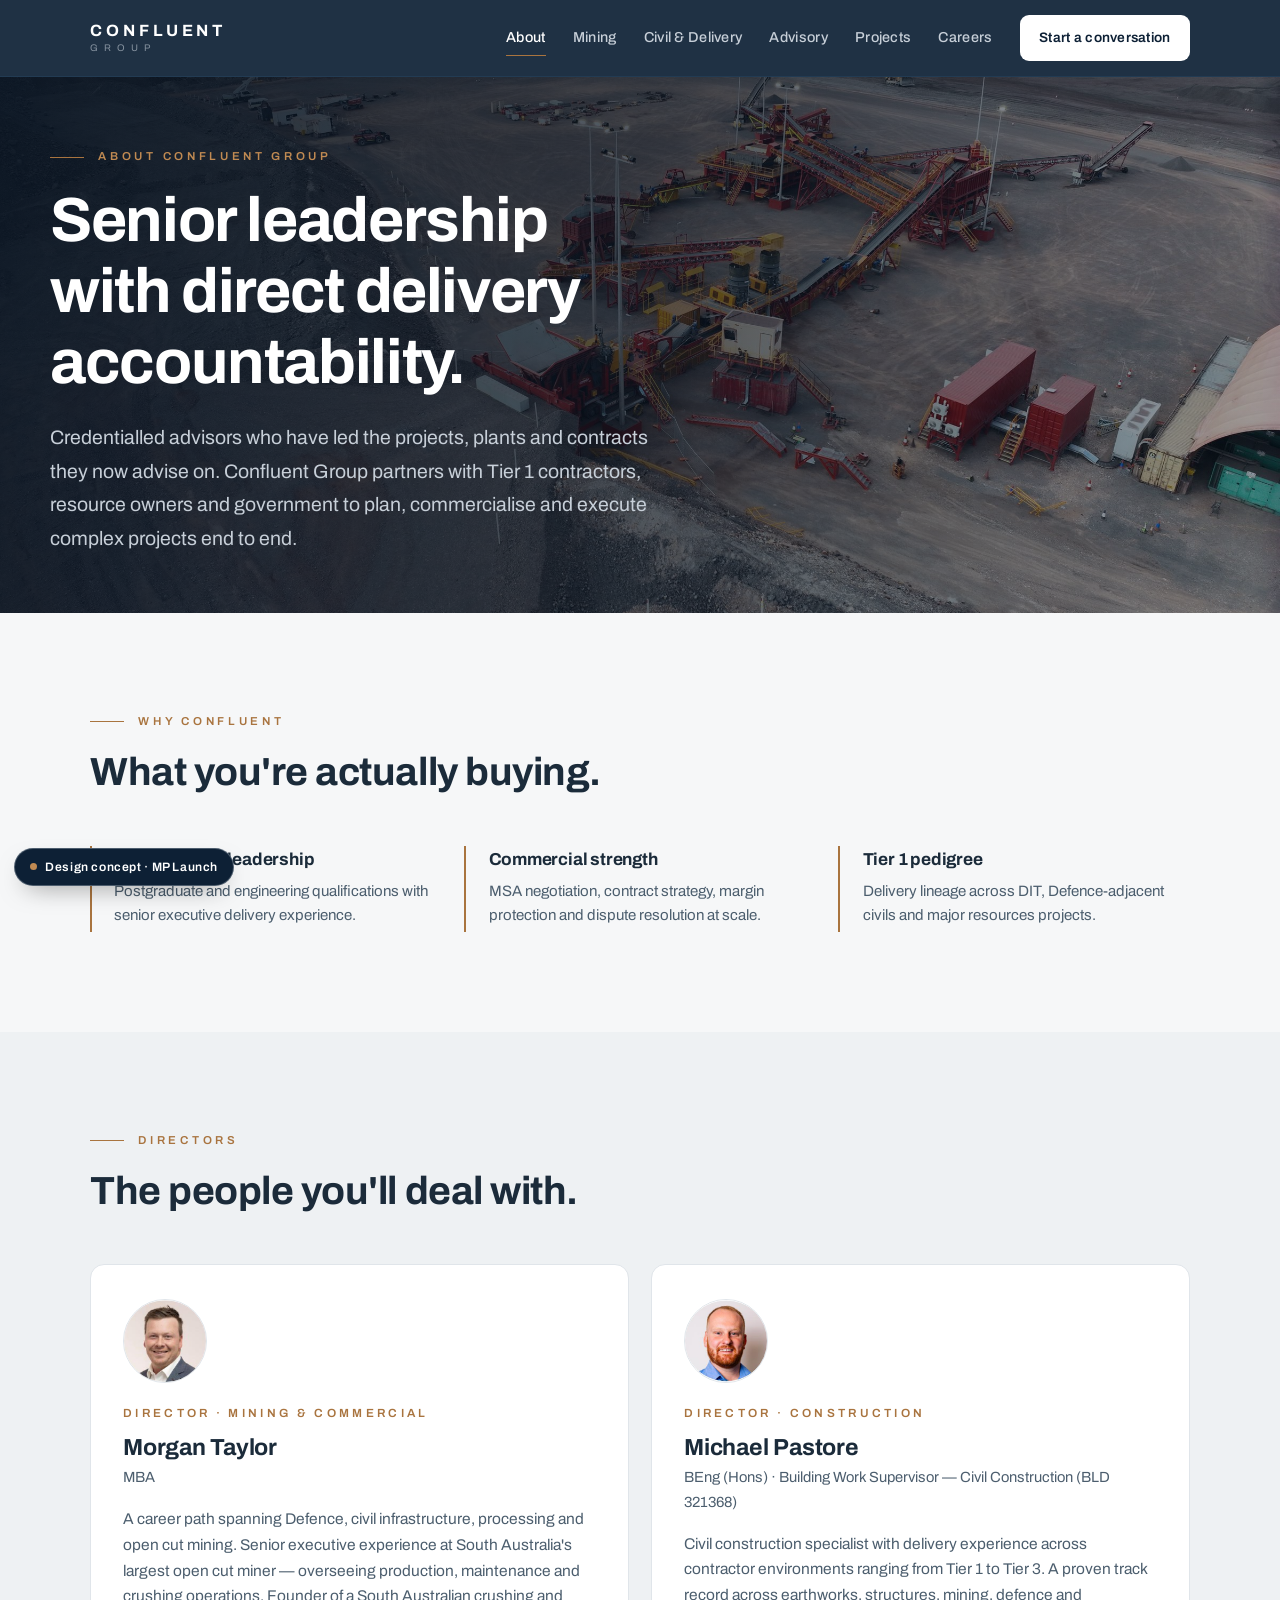
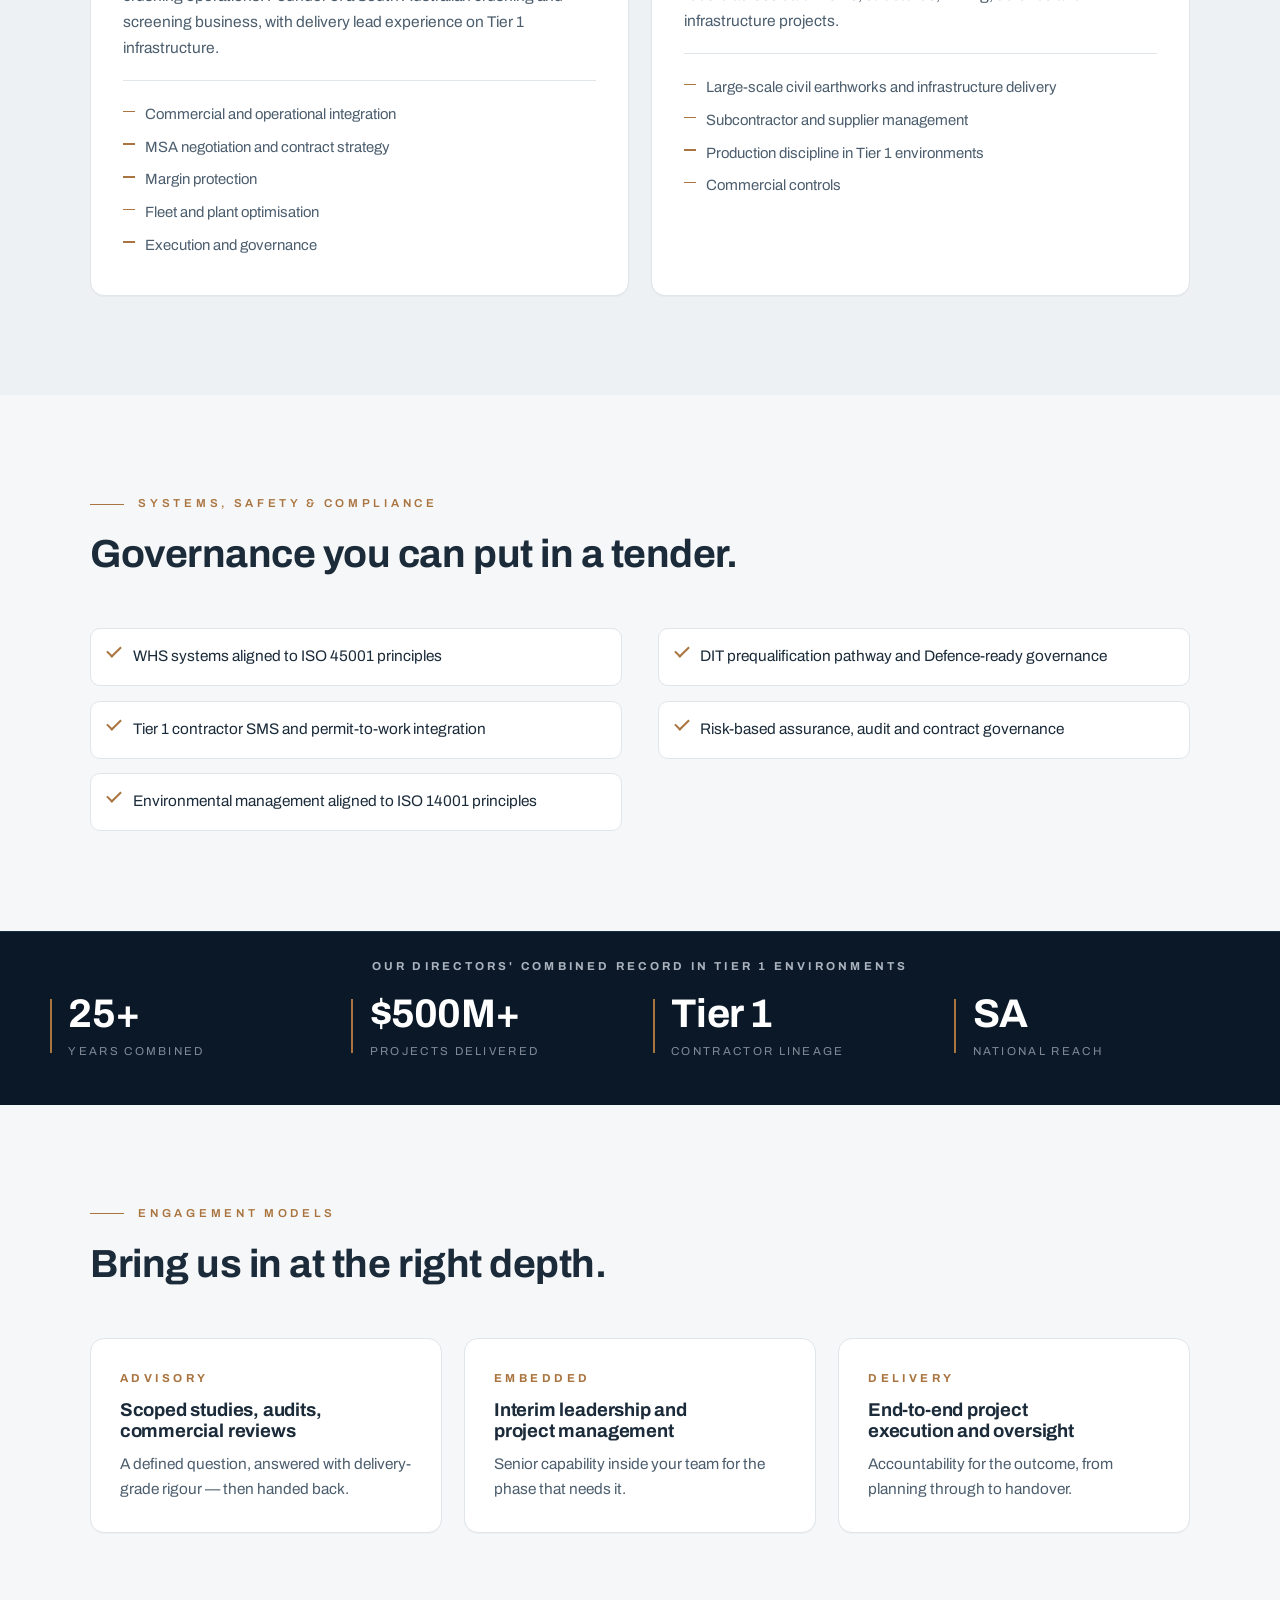
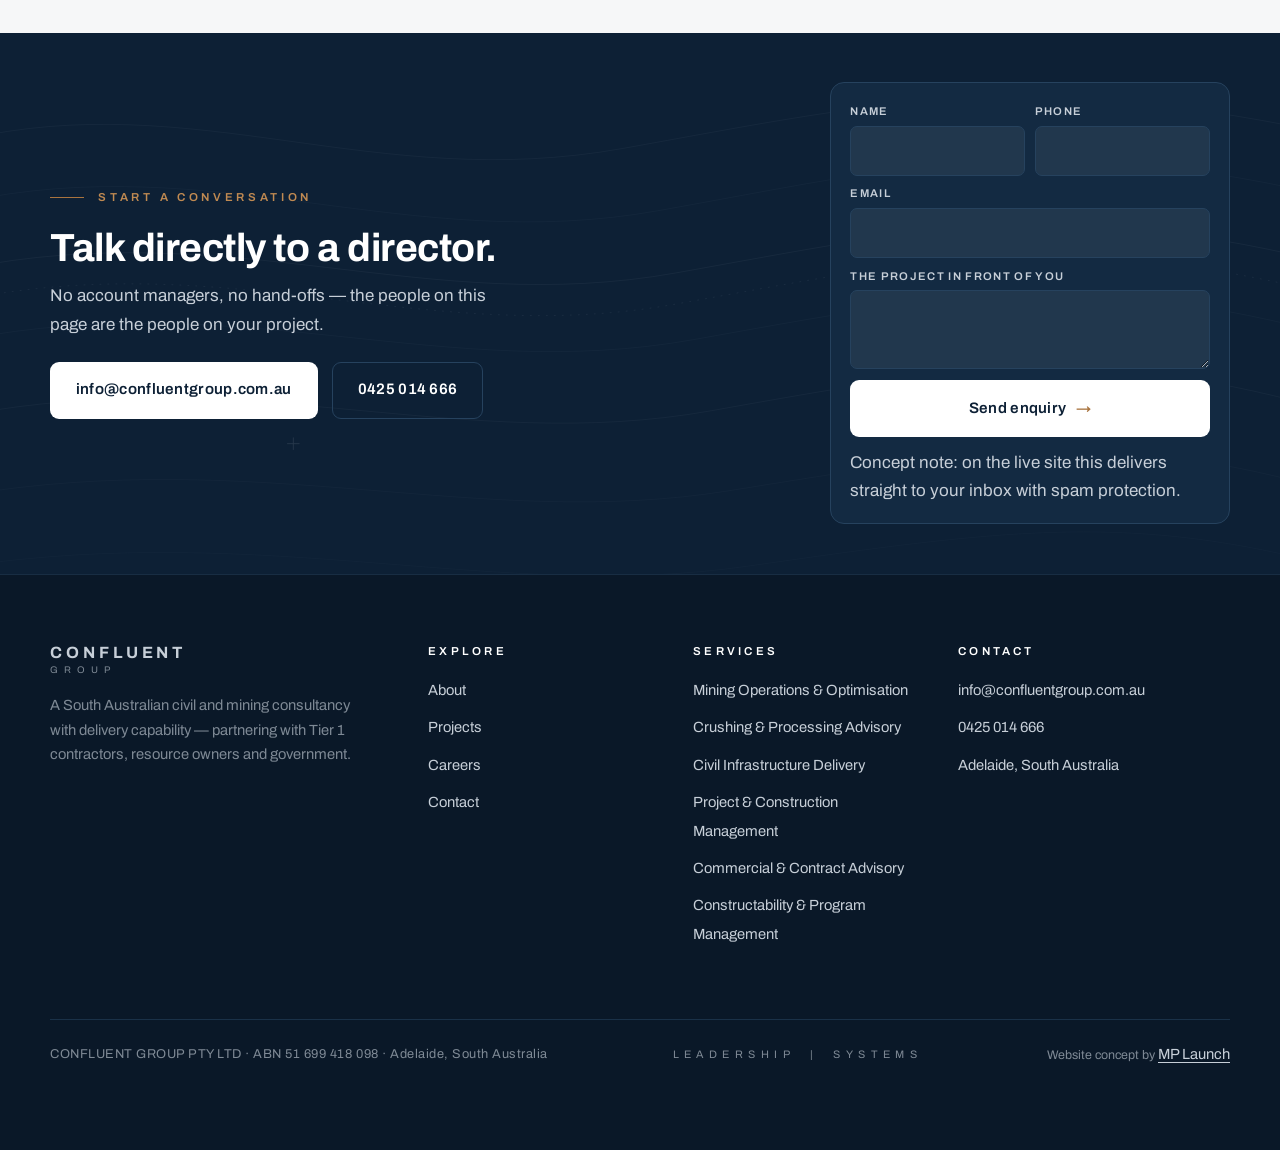
==== commit cb3ff45d: "Board-014 rebuild: real client photography throughout — photo hero, six photo service cards, crushin" ====
--- a/about.html
+++ b/about.html
@@ -34,24 +34,7 @@
 </header>
 <main id="main">
 <section class="hero hero-sm on-navy">
-  <div class="art">
-<svg viewBox="0 0 1440 640" preserveAspectRatio="xMidYMid slice" aria-hidden="true" focusable="false">
-  <g fill="none" stroke="#C7CFD8" stroke-width="1">
-    <path opacity=".10" d="M-40,120 C220,60 420,180 700,130 S1140,40 1480,110"/>
-    <path opacity=".08" d="M-40,190 C240,130 460,250 740,200 S1160,110 1480,180"/>
-    <path opacity=".12" d="M-40,265 C260,205 480,320 760,270 S1180,185 1480,255"/>
-    <path opacity=".08" d="M-40,345 C270,285 500,395 780,345 S1200,265 1480,335"/>
-    <path opacity=".10" d="M-40,430 C280,370 520,475 800,425 S1220,350 1480,420"/>
-    <path opacity=".07" d="M-40,520 C290,465 540,560 820,515 S1240,445 1480,510"/>
-    <path opacity=".05" d="M-40,600 C300,550 560,640 840,600 S1260,540 1480,595"/>
-    <path opacity=".16" stroke-dasharray="2 7" d="M-40,300 C260,240 480,355 760,305 S1180,220 1480,290"/>
-  </g>
-  <g stroke="#C7CFD8" stroke-width="1" opacity=".28">
-    <path d="M1090,150 v14 M1083,157 h14"/>
-    <path d="M330,455 v14 M323,462 h14"/>
-    <path d="M1250,472 v14 M1243,479 h14"/>
-  </g>
-</svg></div>
+  <div class="ph"><img src="assets/aerial-crushing-plant.jpg" srcset="assets/sm/aerial-crushing-plant.jpg 1200w, assets/aerial-crushing-plant.jpg 2400w" sizes="100vw" alt="Crushing and screening plant from the air" fetchpriority="high" decoding="async"></div>
   <div class="wrap hero-in">
     <p class="eyebrow" data-r>About Confluent Group</p>
     <h1 class="h-display" data-r data-d="1">Senior leadership with direct delivery accountability.</h1>
@@ -119,6 +102,7 @@
 </section>
 
 <section class="stats on-navy">
+  <p class="stats-kicker wrap">Our directors' combined record in Tier&nbsp;1 environments</p>
   <div class="wrap stats-in">
     <div class="stat" data-r><span class="n">25+</span><span class="l">Years combined</span></div>
     <div class="stat" data-r data-d="1"><span class="n">$500M+</span><span class="l">Projects delivered</span></div>
--- a/styles.css
+++ b/styles.css
@@ -377,3 +377,52 @@
 }
 
 @media print{.ribbon,.burger{display:none}}
+
+
+/* ============ PHOTO LAYER (board-014 rebuild) ============ */
+/* Full-bleed photo hero. The <img> is real content (their site), never CSS background,
+   so it prints, lazy-loads properly and survives any CSS failure as a plain image. */
+.hero .ph,.cta-band .ph{position:absolute;inset:0;overflow:hidden;z-index:-1}
+.hero .ph img,.cta-band .ph img{width:100%;height:100%;object-fit:cover;display:block}
+.hero .ph::after{content:"";position:absolute;inset:0;
+  background:linear-gradient(100deg,rgba(9,20,34,.92) 0%,rgba(9,20,34,.62) 46%,rgba(13,32,53,.28) 100%)}
+.hero-sm .ph::after{background:linear-gradient(100deg,rgba(9,20,34,.93) 0%,rgba(9,20,34,.68) 50%,rgba(13,32,53,.34) 100%)}
+.cta-band .ph::after{content:"";position:absolute;inset:0;background:rgba(9,20,34,.86)}
+
+/* Stats band kicker (attribution: the numbers are the DIRECTORS' record) */
+.stats-kicker{text-align:center;font-size:.72rem;font-weight:700;letter-spacing:.28em;
+  text-transform:uppercase;color:var(--mist);opacity:.85;padding-top:1.6rem}
+.stats-kicker+.stats-in{padding-top:1rem}
+
+/* Photo service cards — text ALWAYS visible (board: no hover-only reveals) */
+.pcard{display:flex;flex-direction:column;background:var(--card);border:1px solid var(--line);
+  border-radius:14px;overflow:hidden;text-decoration:none;transition:transform .25s,box-shadow .25s}
+.pcard:hover{transform:translateY(-4px);box-shadow:var(--shadow)}
+.pcard .im{aspect-ratio:16/10;overflow:hidden}
+.pcard .im img{width:100%;height:100%;object-fit:cover;display:block;transition:transform .6s}
+.pcard:hover .im img{transform:scale(1.04)}
+.pcard .tx{padding:1.15rem 1.25rem 1.3rem}
+.pcard h3{font-size:1.05rem;letter-spacing:-.01em;color:var(--ink)}
+.pcard p{margin-top:.4rem;font-size:.9rem;line-height:1.55;color:var(--ink-soft)}
+.pcard .go{margin-top:.7rem;font-size:.82rem;font-weight:600;color:var(--navy);display:inline-flex;gap:.4rem;align-items:center}
+.pcard .go .arr{color:var(--copper)}
+
+/* Full-bleed photo statement band */
+.band-photo{position:relative;overflow:hidden;min-height:clamp(380px,56vh,560px);display:flex;align-items:flex-end}
+.band-photo > img{position:absolute;inset:0;width:100%;height:100%;object-fit:cover}
+.band-photo::after{content:"";position:absolute;inset:0;
+  background:linear-gradient(180deg,rgba(9,20,34,.05) 30%,rgba(9,20,34,.82) 100%)}
+.band-photo .wrap{position:relative;z-index:2;padding:2.6rem 0 3rem;color:#fff}
+.band-photo .eyebrow{color:var(--copper)}
+.band-photo h2{font-size:clamp(1.5rem,3.2vw,2.3rem);letter-spacing:-.02em;max-width:26ch;color:#fff}
+.band-photo .go2{margin-top:1rem;display:inline-flex;gap:.45rem;align-items:center;color:#fff;
+  font-weight:600;font-size:.92rem;text-decoration:none;border-bottom:1px solid var(--copper);padding-bottom:.2rem}
+
+/* Projects-page photo cards */
+.proj .pim{margin:-1.9rem -1.8rem 1.1rem;aspect-ratio:16/9;overflow:hidden}
+.proj .pim img{width:100%;height:100%;object-fit:cover;display:block}
+
+/* Careers/CTA photo band background reuses .ph */
+@media(max-width:860px){
+  .band-photo{min-height:clamp(300px,44vh,420px)}
+}
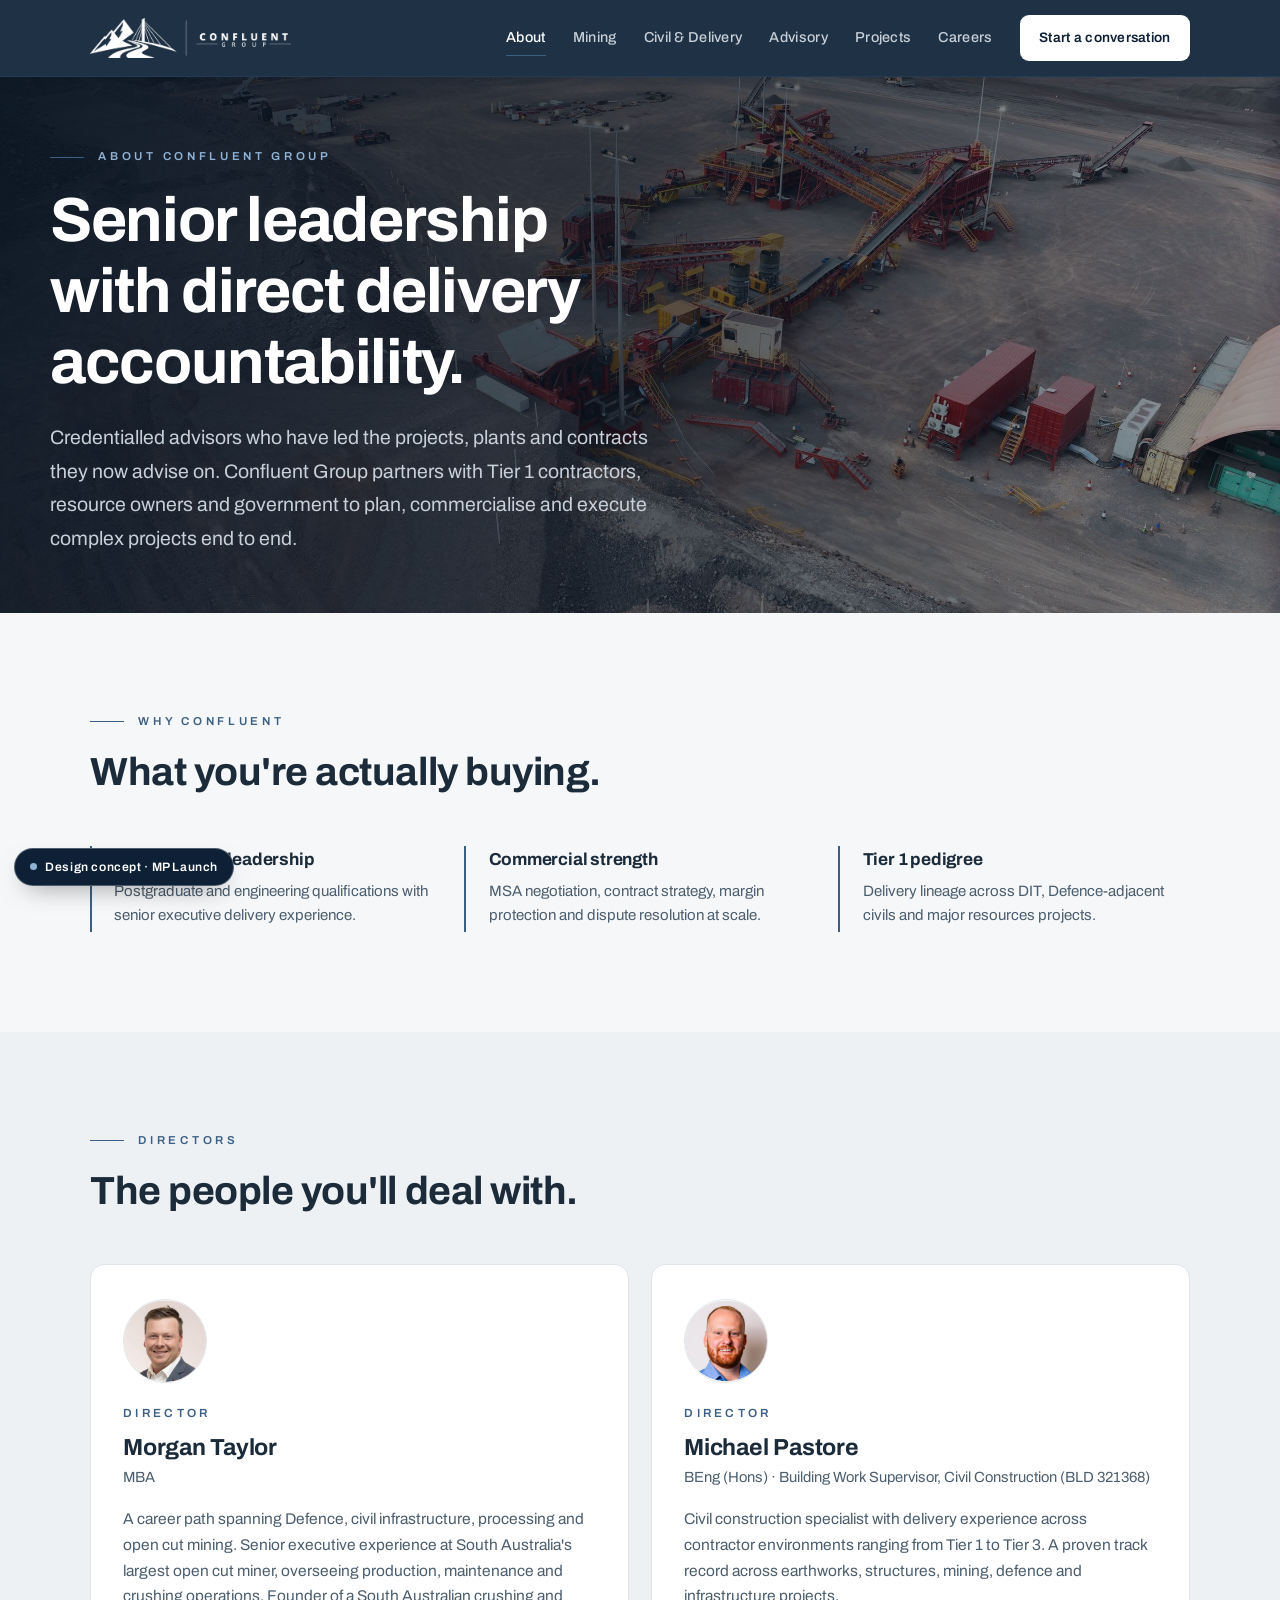
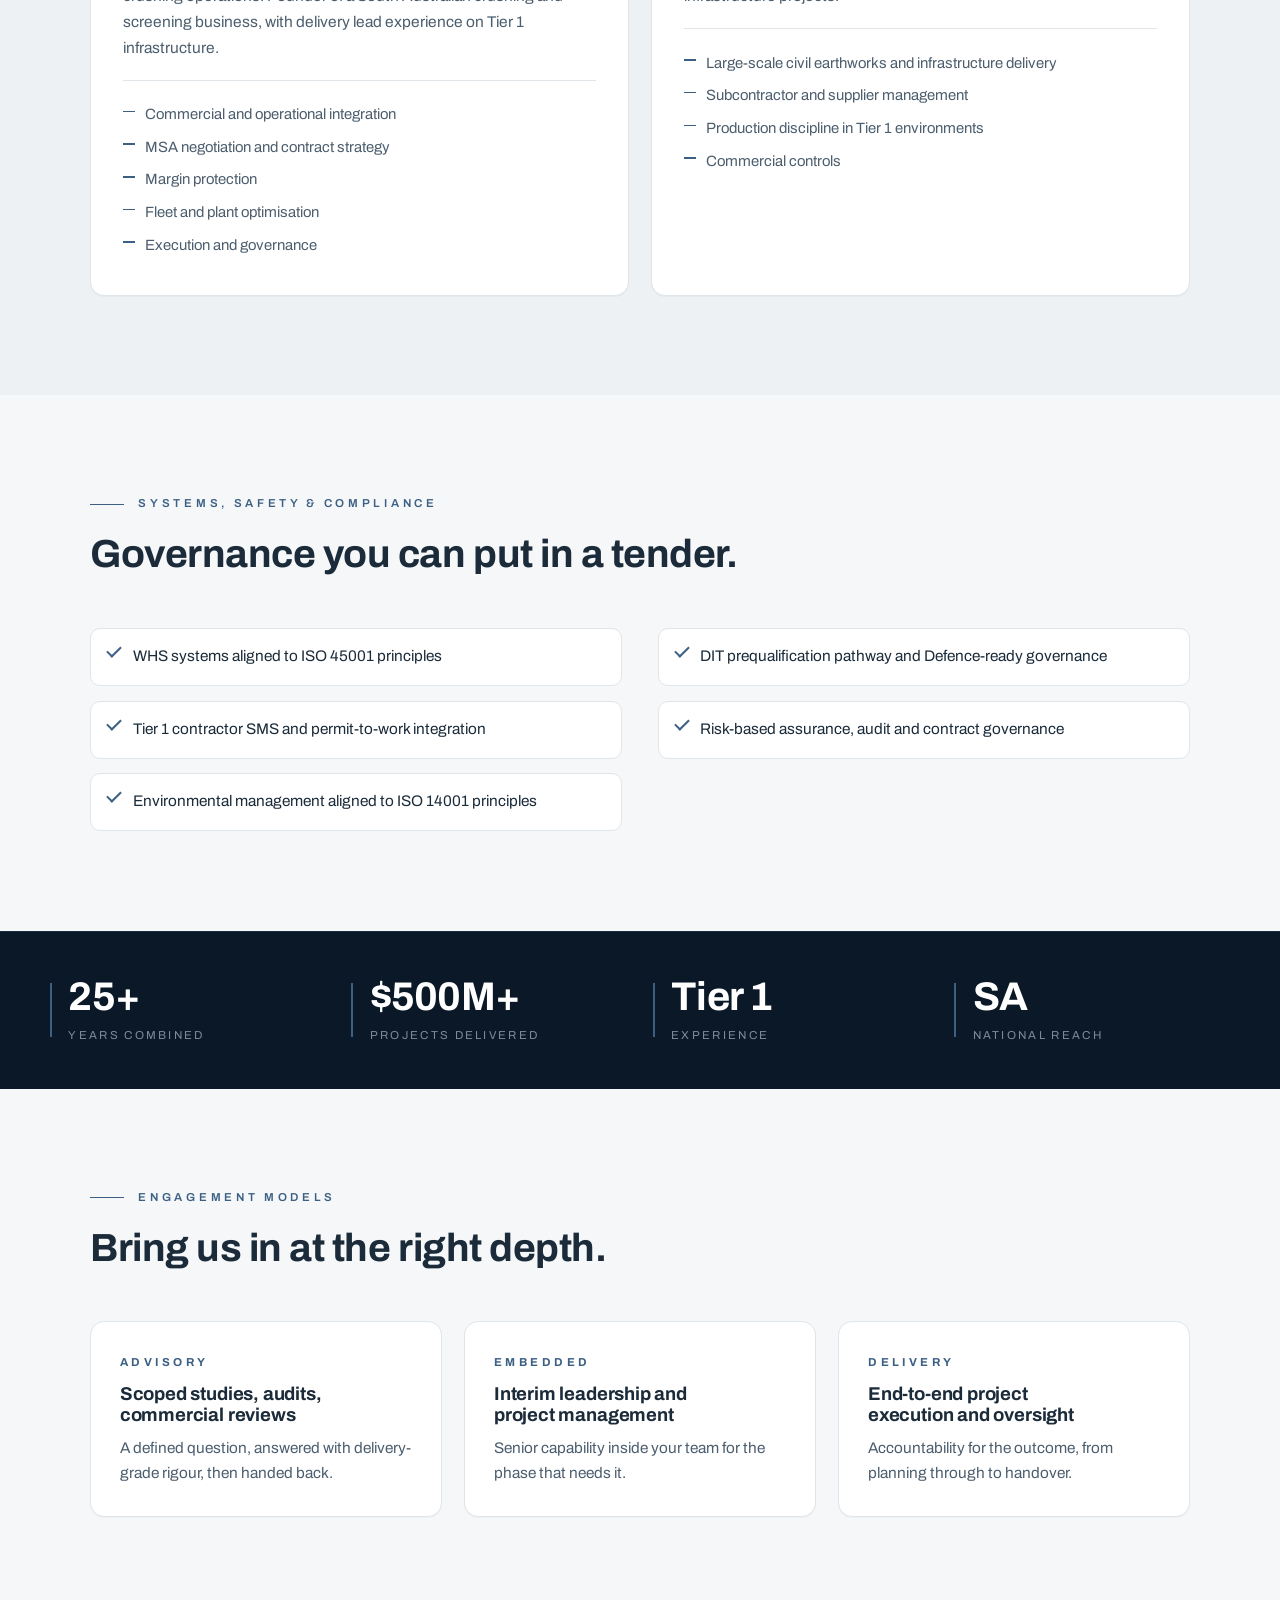
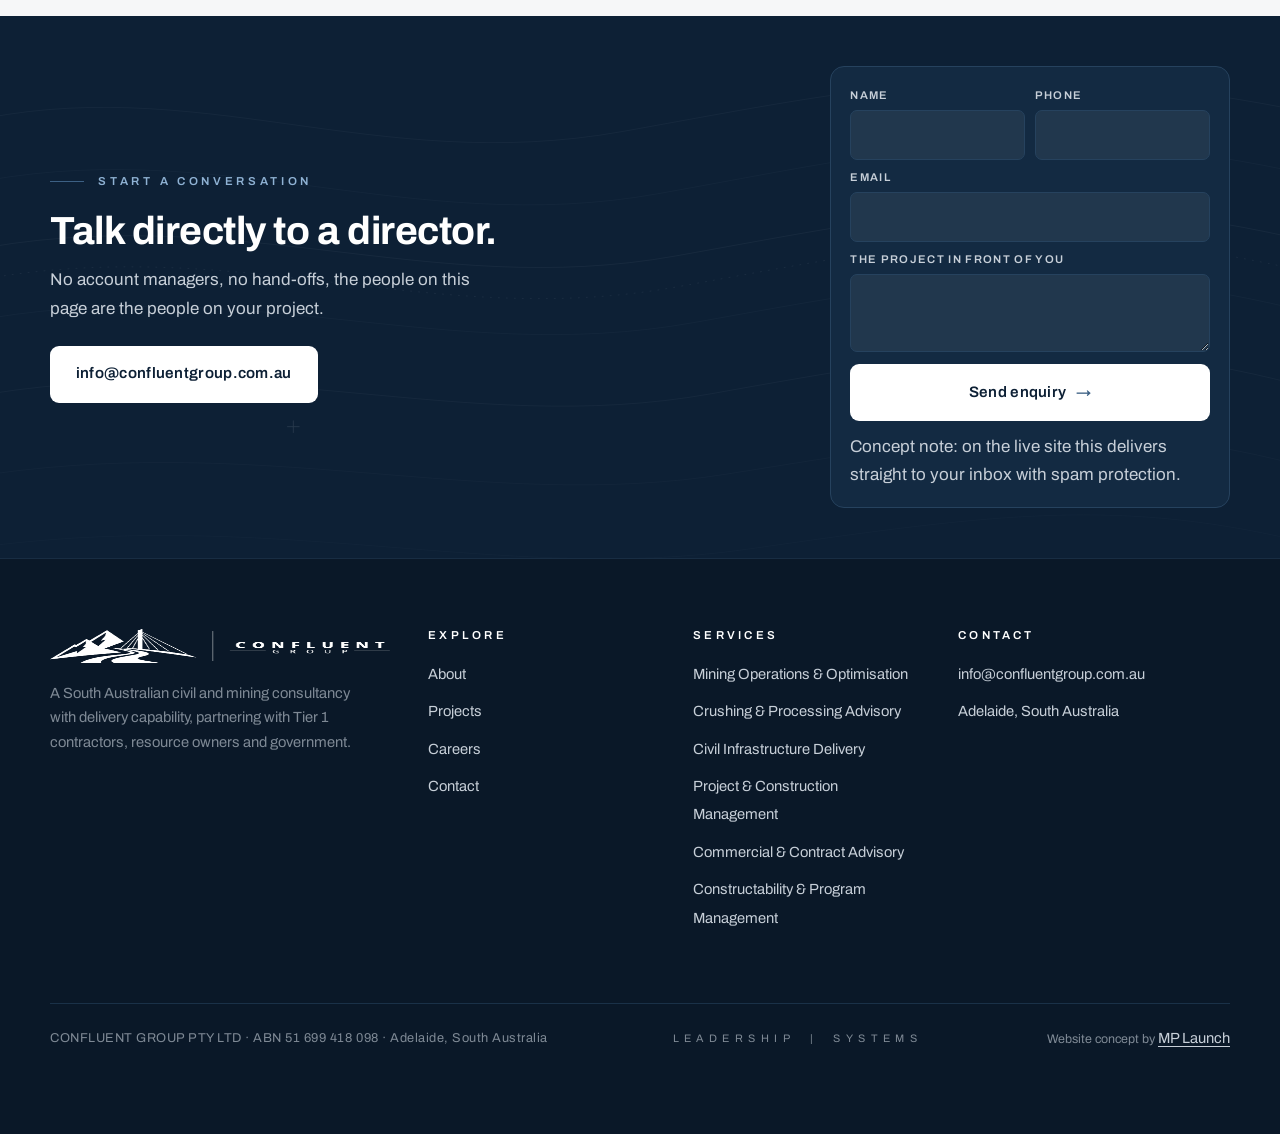
==== commit a4747fc6: "Client feedback 21 Aug: real logo, gold replaced with logo steel blue, Tier 1 wording, em-dashes out" ====
--- a/about.html
+++ b/about.html
@@ -4,8 +4,8 @@
 <meta charset="utf-8">
 <meta name="viewport" content="width=device-width, initial-scale=1">
 <meta name="robots" content="noindex, nofollow">
-<title>About — Confluent Group | Civil &amp; Mining Consultancy, Adelaide</title>
-<meta name="description" content="Senior leadership with direct delivery accountability. Meet the directors of Confluent Group — credentialled advisors who have led the projects, plants and contracts they now advise on.">
+<title>About, Confluent Group | Civil &amp; Mining Consultancy, Adelaide</title>
+<meta name="description" content="Senior leadership with direct delivery accountability. Meet the directors of Confluent Group, credentialled advisors who have led the projects, plants and contracts they now advise on.">
 <link rel="icon" href="data:image/svg+xml,%3Csvg xmlns='http://www.w3.org/2000/svg' viewBox='0 0 64 64'%3E%3Crect width='64' height='64' rx='12' fill='%230D2035'/%3E%3Cpath d='M42 22a14 14 0 1 0 0 20' fill='none' stroke='%23fff' stroke-width='5' stroke-linecap='round'/%3E%3C/svg%3E">
 <link rel="preconnect" href="https://fonts.googleapis.com">
 <link rel="preconnect" href="https://fonts.gstatic.com" crossorigin>
@@ -16,8 +16,8 @@
 <a class="skip" href="#main">Skip to content</a>
 <header class="hdr">
   <div class="wrap hdr-in">
-    <a class="lockup" href="index.html" aria-label="Confluent Group — home">
-      <span class="l1">CONFLUENT</span><span class="l2">GROUP</span>
+    <a class="lockup" href="index.html" aria-label="Confluent Group, home">
+      <img src="assets/brand/logo-wide-white.png" alt="Confluent Group" width="1000" height="199">
     </a>
     <input type="checkbox" id="nav-t" aria-hidden="true">
     <label class="burger" for="nav-t" aria-label="Menu"><span></span><span></span><span></span></label>
@@ -59,10 +59,10 @@
     <div class="dir">
       <div class="card dir-card" data-r>
         <img class="headshot" src="assets/morgan-taylor.jpg" alt="Morgan Taylor" width="512" height="512" loading="lazy" decoding="async">
-        <span class="role">Director &middot; Mining &amp; Commercial</span>
+        <span class="role">Director</span>
         <h3>Morgan Taylor</h3>
         <p class="cred">MBA</p>
-        <p class="bio">A career path spanning Defence, civil infrastructure, processing and open cut mining. Senior executive experience at South Australia's largest open cut miner — overseeing production, maintenance and crushing operations. Founder of a South Australian crushing and screening business, with delivery lead experience on Tier&nbsp;1 infrastructure.</p>
+        <p class="bio">A career path spanning Defence, civil infrastructure, processing and open cut mining. Senior executive experience at South Australia's largest open cut miner, overseeing production, maintenance and crushing operations. Founder of a South Australian crushing and screening business, with delivery lead experience on Tier&nbsp;1 infrastructure.</p>
         <ul class="str">
           <li>Commercial and operational integration</li>
           <li>MSA negotiation and contract strategy</li>
@@ -73,9 +73,9 @@
       </div>
       <div class="card dir-card" data-r data-d="1">
         <img class="headshot" src="assets/michael-pastore.jpg" alt="Michael Pastore" width="512" height="512" loading="lazy" decoding="async">
-        <span class="role">Director &middot; Construction</span>
+        <span class="role">Director</span>
         <h3>Michael Pastore</h3>
-        <p class="cred">BEng (Hons) &middot; Building Work Supervisor — Civil Construction (BLD 321368)</p>
+        <p class="cred">BEng (Hons) &middot; Building Work Supervisor, Civil Construction (BLD 321368)</p>
         <p class="bio">Civil construction specialist with delivery experience across contractor environments ranging from Tier&nbsp;1 to Tier&nbsp;3. A proven track record across earthworks, structures, mining, defence and infrastructure projects.</p>
         <ul class="str">
           <li>Large-scale civil earthworks and infrastructure delivery</li>
@@ -102,11 +102,10 @@
 </section>
 
 <section class="stats on-navy">
-  <p class="stats-kicker wrap">Our directors' combined record in Tier&nbsp;1 environments</p>
   <div class="wrap stats-in">
     <div class="stat" data-r><span class="n">25+</span><span class="l">Years combined</span></div>
     <div class="stat" data-r data-d="1"><span class="n">$500M+</span><span class="l">Projects delivered</span></div>
-    <div class="stat" data-r data-d="2"><span class="n">Tier 1</span><span class="l">Contractor lineage</span></div>
+    <div class="stat" data-r data-d="2"><span class="n">Tier 1</span><span class="l">Experience</span></div>
     <div class="stat" data-r data-d="3"><span class="n">SA</span><span class="l">National reach</span></div>
   </div>
 </section>
@@ -115,7 +114,7 @@
     <div class="sec-head"><div data-r><p class="eyebrow">Engagement models</p><h2 class="h-sec">Bring us in at the right depth.</h2></div></div>
     
 <div class="grid3">
-  <div class="card model" data-r><span class="tag">ADVISORY</span><h3>Scoped studies, audits, commercial reviews</h3><p class="d">A defined question, answered with delivery-grade rigour — then handed back.</p></div>
+  <div class="card model" data-r><span class="tag">ADVISORY</span><h3>Scoped studies, audits, commercial reviews</h3><p class="d">A defined question, answered with delivery-grade rigour, then handed back.</p></div>
   <div class="card model" data-r data-d="1"><span class="tag">EMBEDDED</span><h3>Interim leadership and project management</h3><p class="d">Senior capability inside your team for the phase that needs it.</p></div>
   <div class="card model" data-r data-d="2"><span class="tag">DELIVERY</span><h3>End-to-end project execution and oversight</h3><p class="d">Accountability for the outcome, from planning through to handover.</p></div>
 </div>
@@ -146,11 +145,11 @@
       <div data-r>
         <p class="eyebrow">Start a conversation</p>
         <h2 class="h-sec">Talk directly to a director.</h2>
-        <p class="sub">No account managers, no hand-offs — the people on this page are the people on your project.</p>
+        <p class="sub">No account managers, no hand-offs, the people on this page are the people on your project.</p>
       </div>
       <div class="cta-actions" data-r data-d="1">
         <a class="btn btn-light" href="mailto:info@confluentgroup.com.au">info@confluentgroup.com.au</a>
-        <a class="btn btn-ghost" href="tel:+61425014666">0425 014 666</a>
+        
       </div>
     </div>
     <div class="cta-form" data-r data-d="1">
@@ -170,8 +169,8 @@
 <footer class="ftr">
   <div class="wrap ftr-in">
     <div>
-      <a class="lockup" href="index.html"><span class="l1">CONFLUENT</span><span class="l2">GROUP</span></a>
-      <p class="about">A South Australian civil and mining consultancy with delivery capability — partnering with Tier&nbsp;1 contractors, resource owners and government.</p>
+      <a class="lockup" href="index.html"><img src="assets/brand/logo-wide-white.png" alt="Confluent Group" width="1000" height="199"></a>
+      <p class="about">A South Australian civil and mining consultancy with delivery capability, partnering with Tier&nbsp;1 contractors, resource owners and government.</p>
     </div>
     <div>
       <h4>Explore</h4>
@@ -197,7 +196,7 @@
       <h4>Contact</h4>
       <ul>
         <li><a href="mailto:info@confluentgroup.com.au">info@confluentgroup.com.au</a></li>
-        <li><a href="tel:+61425014666">0425 014 666</a></li>
+        
         <li><span class="plain">Adelaide, South Australia</span></li>
       </ul>
     </div>
@@ -214,7 +213,7 @@
   if(navigator.webdriver)return;
   var v=new URLSearchParams(location.search).get('v');
   if(!v)return;
-  var slug="confluent-group-preview", label="Michael — Confluent Group", phone="+61425014666";
+  var slug="confluent-group-preview", label="Michael, Confluent Group", phone="+61425014666";
   var k="mpl_seen_"+slug, last=+localStorage.getItem(k)||0;
   if(Date.now()-last<432e5)return;
   var fired=false,dwell=0,t=null;
--- a/styles.css
+++ b/styles.css
@@ -15,8 +15,8 @@
   --card:#FFFFFF;
   --ink:#1B2B3A;
   --ink-soft:#4C5E6E;
-  --copper:#A9743F;
-  --copper-soft:#C08A52;
+  --copper:#3C6084;
+  --copper-soft:#8FB2D4;
   --line:#E0E5EA;
   --max:1180px;
   --r:14px;
@@ -426,3 +426,12 @@
 @media(max-width:860px){
   .band-photo{min-height:clamp(300px,44vh,420px)}
 }
+
+
+/* ---- 21 Aug client brand alignment: gold removed, palette from their own logo
+   (navy #00142C, steel blue #3C6084, white). --copper is retained as a token name
+   only so existing rules keep working; its VALUE is now the steel blue. ---- */
+:root{--copper:#3C6084;--copper-soft:#8FB2D4;--steel:#3C6084;--steel-lt:#8FB2D4}
+.lockup img{height:40px;width:auto;display:block}
+.hdr .lockup{display:flex;align-items:center}
+.ftr .lockup img{height:34px}
